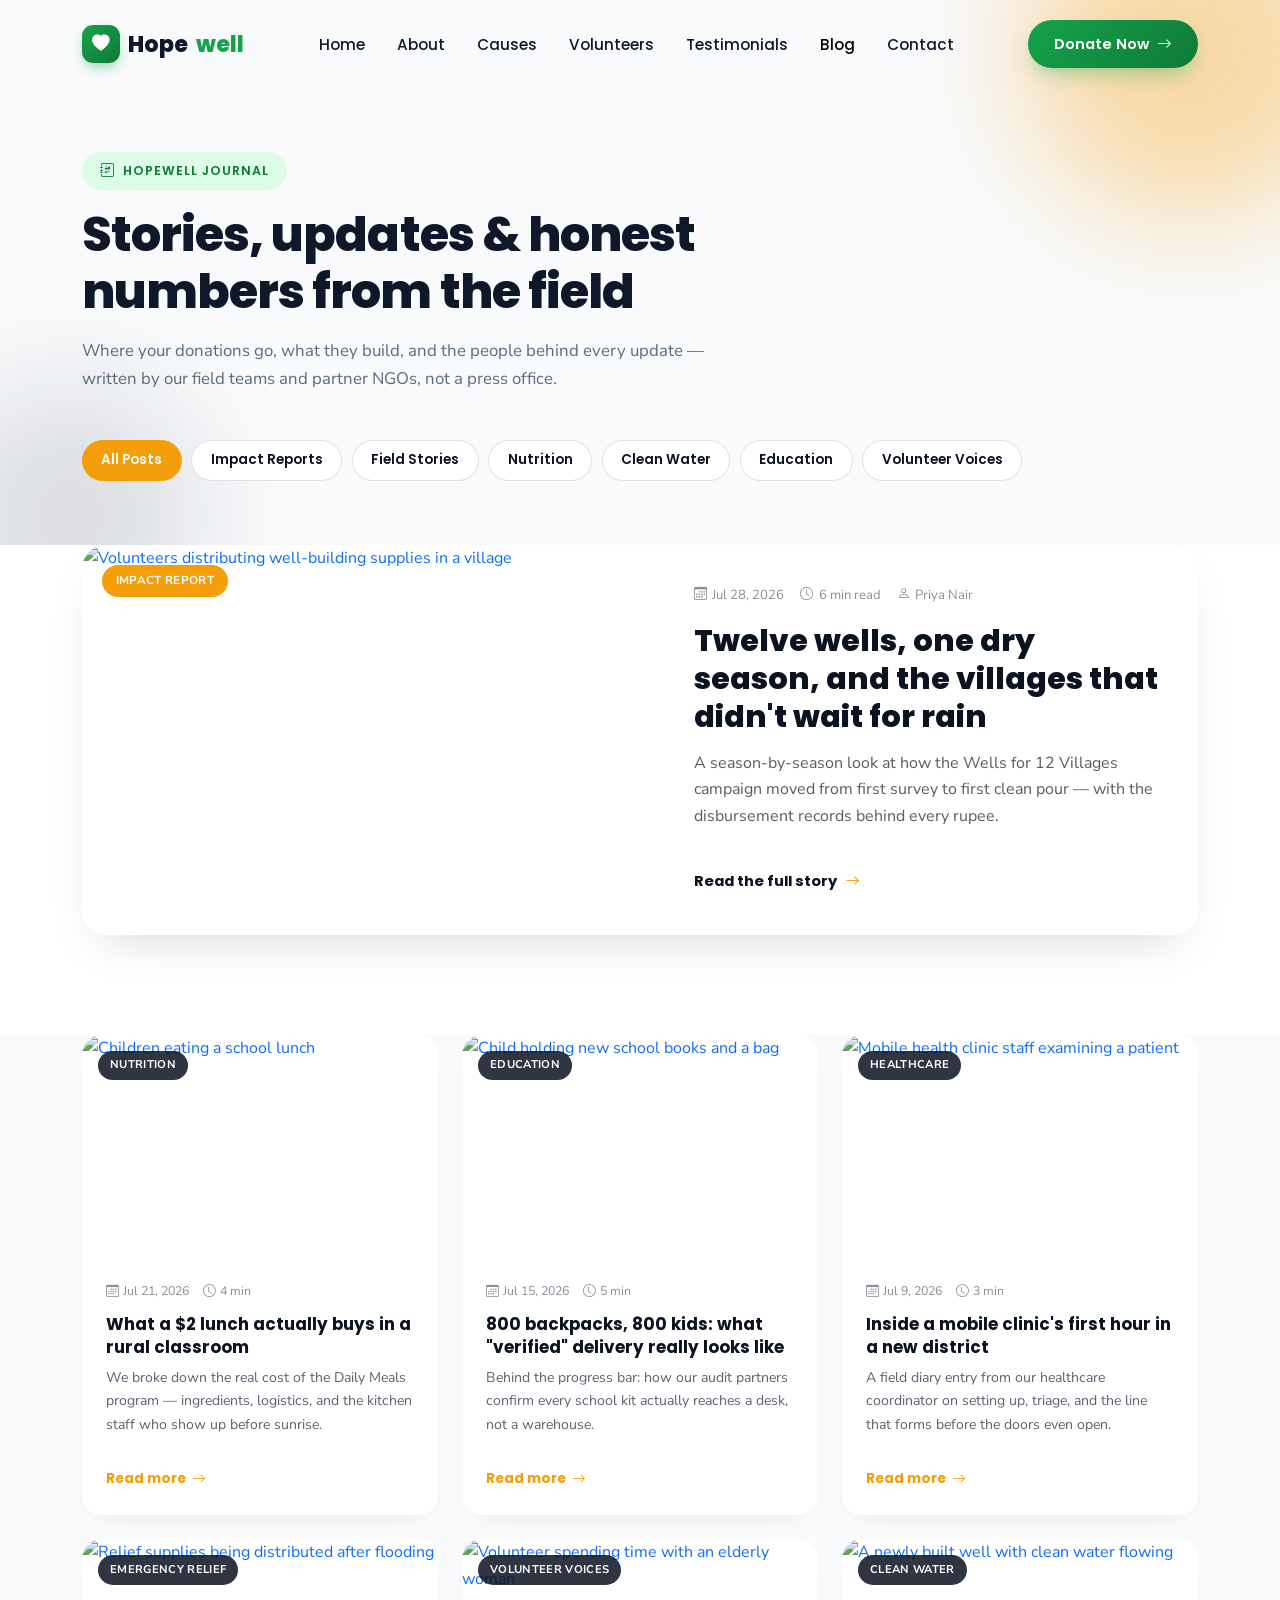
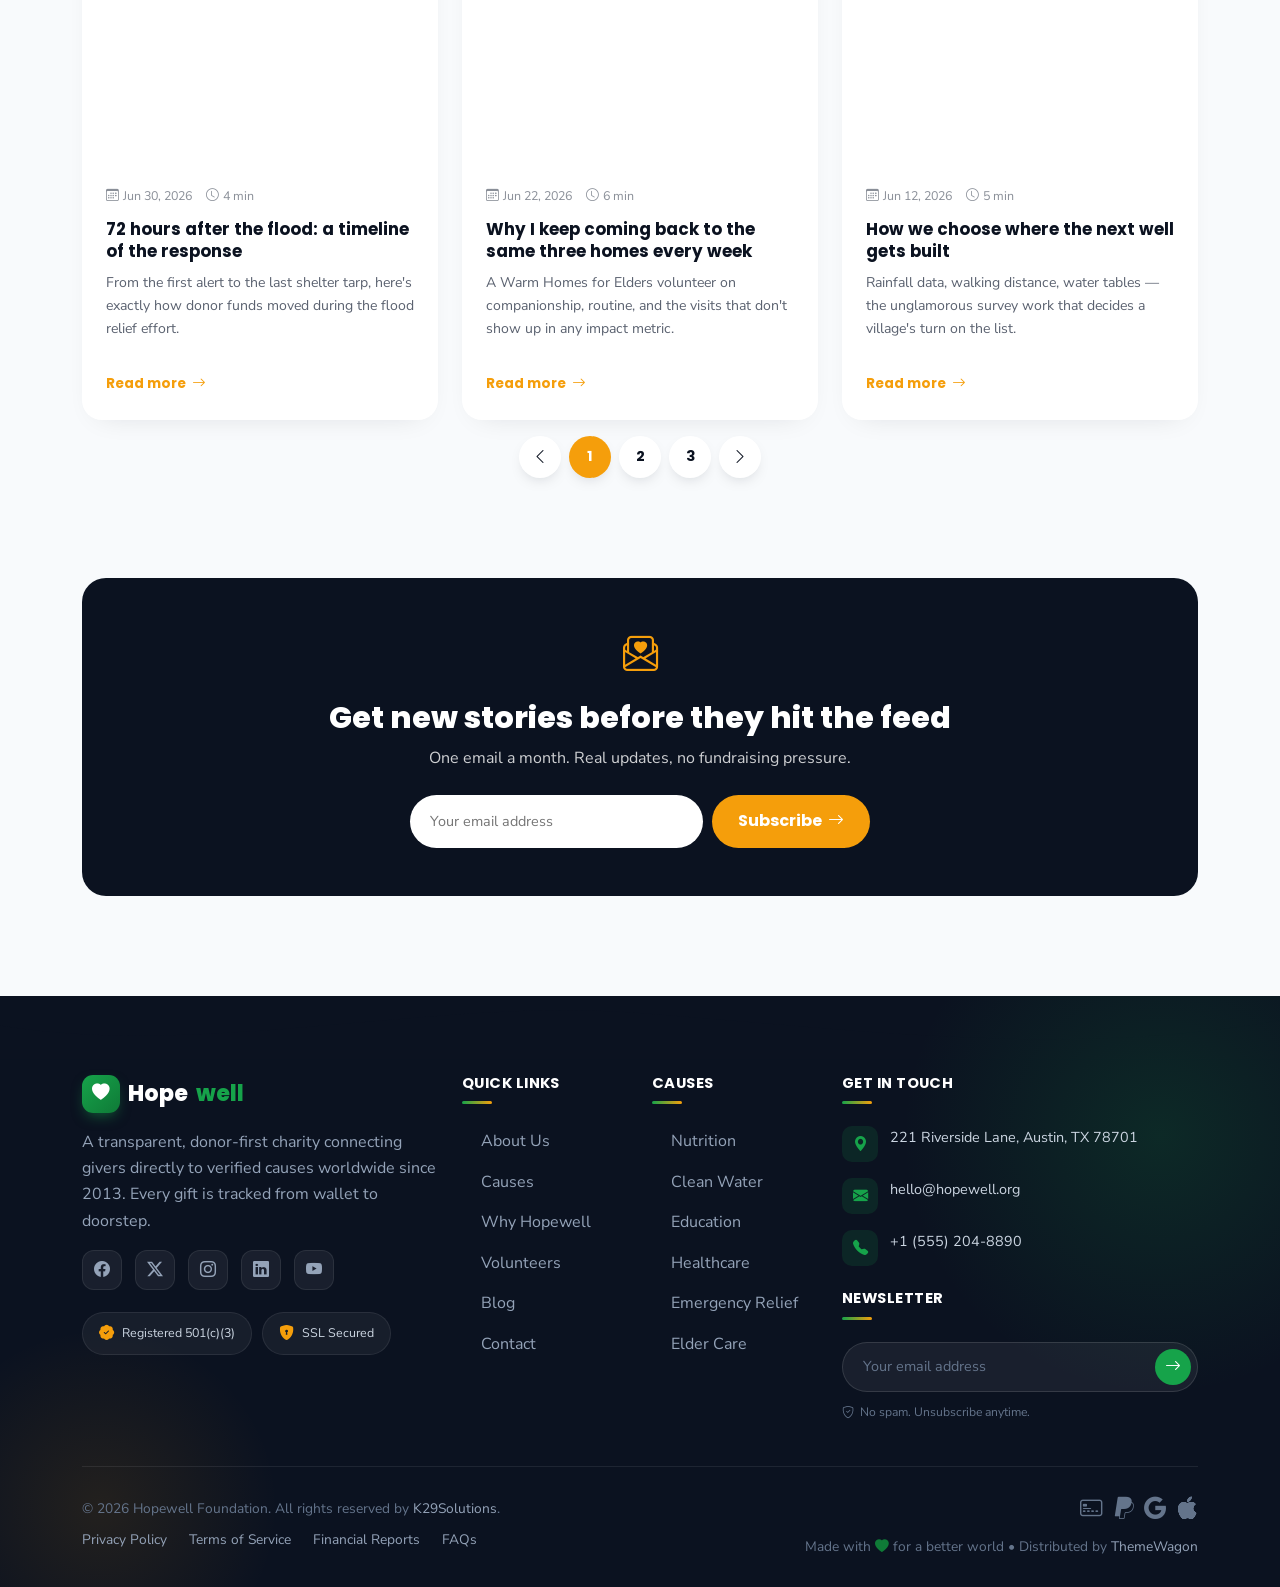
==== blog.html @ b459a796 "Add files via upload" ====
<!DOCTYPE html>
<html lang="en">
<head>
<meta charset="UTF-8">
<meta name="viewport" content="width=device-width, initial-scale=1.0">
<title>Blog &mdash; Hopewell | Stories, Updates &amp; Impact Reports</title>
<meta name="description" content="Field notes, impact reports, and stories from the causes Hopewell supports around the world.">

<!-- Google Fonts -->
<link rel="preconnect" href="https://fonts.googleapis.com">
<link rel="preconnect" href="https://fonts.gstatic.com" crossorigin>
<link href="https://fonts.googleapis.com/css2?family=Poppins:wght@400;500;600;700;800&family=Nunito+Sans:wght@400;500;600;700&display=swap" rel="stylesheet">

<!-- Bootstrap -->
<link href="assets/bootstrap.min.css" rel="stylesheet">
<!-- Bootstrap Icons -->
<link rel="stylesheet" href="https://cdn.jsdelivr.net/npm/bootstrap-icons@1.11.3/font/bootstrap-icons.css">
<!-- AOS -->
<link href="https://unpkg.com/aos@2.3.1/dist/aos.css" rel="stylesheet">
<link href="assets/style.css" rel="stylesheet" />
<link rel="icon" type="image/x-icon" href="assets/hand-heart.png">
</head>
<body>

<!-- ============================================
     PRELOADER
============================================ -->
<div id="preloader" aria-hidden="true">
  <div class="preload-ring"><i class="bi bi-heart-fill preload-heart"></i></div>
  <div class="preload-text">LOADING HOPE&hellip;</div>
</div>

<!-- ============================================
     NAVBAR
============================================ -->
<nav class="navbar navbar-expand-lg navbar-hw" id="mainNav">
  <div class="container">
    <a class="hw-logo" href="index.html">
      <span class="hw-logo-mark"><i class="bi bi-heart-fill"></i></span>
      Hope<span class="dot">well</span>
    </a>
    <button class="navbar-toggler border-0" type="button" data-bs-toggle="collapse" data-bs-target="#navMenu" aria-label="Toggle navigation">
      <i class="bi bi-list fs-2"></i>
    </button>
    <div class="collapse navbar-collapse" id="navMenu">
      <ul class="navbar-nav nav-hw mx-auto mt-3 mt-lg-0">
        <li class="nav-item"><a class="nav-link" href="index.html#home">Home</a></li>
        <li class="nav-item"><a class="nav-link" href="index.html#about">About</a></li>
        <li class="nav-item"><a class="nav-link" href="index.html#causes">Causes</a></li>
        <li class="nav-item"><a class="nav-link" href="index.html#volunteers">Volunteers</a></li>
        <li class="nav-item"><a class="nav-link" href="index.html#testimonials">Testimonials</a></li>
        <li class="nav-item"><a class="nav-link active" href="blog.html">Blog</a></li>
        <li class="nav-item"><a class="nav-link" href="index.html#contact">Contact</a></li>
      </ul>
      <a href="index.html#causes" class="btn-hw-primary d-none d-lg-inline-flex">Donate Now <i class="bi bi-arrow-right"></i></a>
    </div>
  </div>
</nav>

<!-- ============================================
     BLOG HERO / PAGE HEADER
============================================ -->
<header class="blog-hero">
  <span class="blob blob-a"></span>
  <span class="blob blob-b"></span>
  <div class="container">
    <div class="row">
      <div class="col-lg-8" data-aos="fade-up">
        <span class="eyebrow"><i class="bi bi-journal-richtext"></i> Hopewell Journal</span>
        <h1 class="section-title mt-3" style="font-size:clamp(2rem,4vw,3rem);">Stories, updates &amp; honest numbers from the field</h1>
        <p class="section-sub mt-3">Where your donations go, what they build, and the people behind every update &mdash; written by our field teams and partner NGOs, not a press office.</p>
      </div>
    </div>
    <div class="blog-filter" data-aos="fade-up" data-aos-delay="100">
      <button type="button" class="active">All Posts</button>
      <button type="button">Impact Reports</button>
      <button type="button">Field Stories</button>
      <button type="button">Nutrition</button>
      <button type="button">Clean Water</button>
      <button type="button">Education</button>
      <button type="button">Volunteer Voices</button>
    </div>
  </div>
</header>

<!-- ============================================
     FEATURED POST
============================================ -->
<section class="section-pad bg-white pt-0">
  <div class="container">
    <a href="#" class="text-decoration-none d-block" data-aos="fade-up">
      <div class="featured-post">
        <div class="fp-img">
          <img src="https://images.unsplash.com/photo-1509099836639-18ba1795216d?w=900&h=700&fit=crop&auto=format" alt="Volunteers distributing well-building supplies in a village">
          <span class="fp-tag">Impact Report</span>
        </div>
        <div class="fp-body">
          <div class="fp-meta">
            <span><i class="bi bi-calendar3"></i> Jul 28, 2026</span>
            <span><i class="bi bi-clock"></i> 6 min read</span>
            <span><i class="bi bi-person"></i> Priya Nair</span>
          </div>
          <h2>Twelve wells, one dry season, and the villages that didn't wait for rain</h2>
          <p class="text-muted">A season-by-season look at how the Wells for 12 Villages campaign moved from first survey to first clean pour &mdash; with the disbursement records behind every rupee.</p>
          <a href="post.html"><span class="fp-link">Read the full story <i class="bi bi-arrow-right"></i></span></a>
        </div>
      </div>
    </a>
  </div>
</section>

<!-- ============================================
     BLOG GRID
============================================ -->
<section class="section-pad pt-0" id="posts">
  <div class="container">
    <div class="row g-4">

      <div class="col-md-6 col-lg-4" data-aos="fade-up">
        <a href="#" class="text-decoration-none">
          <div class="blog-card">
            <div class="bc-img">
              <img src="https://images.unsplash.com/photo-1488521787991-ed7bbaae773c?w=600&h=420&fit=crop&auto=format" alt="Children eating a school lunch">
              <span class="bc-tag">Nutrition</span>
            </div>
            <div class="bc-body">
              <div class="bc-meta"><span><i class="bi bi-calendar3"></i> Jul 21, 2026</span><span><i class="bi bi-clock"></i> 4 min</span></div>
              <h5>What a $2 lunch actually buys in a rural classroom</h5>
              <p>We broke down the real cost of the Daily Meals program &mdash; ingredients, logistics, and the kitchen staff who show up before sunrise.</p>
              <a href="post.html"><span class="bc-link">Read more <i class="bi bi-arrow-right"></i></span></a>
            </div>
          </div>
        </a>
      </div>

      <div class="col-md-6 col-lg-4" data-aos="fade-up" data-aos-delay="100">
        <a href="#" class="text-decoration-none">
          <div class="blog-card">
            <div class="bc-img">
              <img src="https://images.unsplash.com/photo-1503676260728-1c00da094a0b?w=600&h=420&fit=crop&auto=format" alt="Child holding new school books and a bag">
              <span class="bc-tag">Education</span>
            </div>
            <div class="bc-body">
              <div class="bc-meta"><span><i class="bi bi-calendar3"></i> Jul 15, 2026</span><span><i class="bi bi-clock"></i> 5 min</span></div>
              <h5>800 backpacks, 800 kids: what "verified" delivery really looks like</h5>
              <p>Behind the progress bar: how our audit partners confirm every school kit actually reaches a desk, not a warehouse.</p>
              <a href="post.html"><span class="bc-link">Read more <i class="bi bi-arrow-right"></i></span></a>
            </div>
          </div>
        </a>
      </div>

      <div class="col-md-6 col-lg-4" data-aos="fade-up" data-aos-delay="200">
        <a href="#" class="text-decoration-none">
          <div class="blog-card">
            <div class="bc-img">
              <img src="https://images.unsplash.com/photo-1584515933487-779824d29309?w=600&h=420&fit=crop&auto=format" alt="Mobile health clinic staff examining a patient">
              <span class="bc-tag">Healthcare</span>
            </div>
            <div class="bc-body">
              <div class="bc-meta"><span><i class="bi bi-calendar3"></i> Jul 9, 2026</span><span><i class="bi bi-clock"></i> 3 min</span></div>
              <h5>Inside a mobile clinic's first hour in a new district</h5>
              <p>A field diary entry from our healthcare coordinator on setting up, triage, and the line that forms before the doors even open.</p>
              <a href="post.html"><span class="bc-link">Read more <i class="bi bi-arrow-right"></i></span></a>
            </div>
          </div>
        </a>
      </div>

      <div class="col-md-6 col-lg-4" data-aos="fade-up">
        <a href="#" class="text-decoration-none">
          <div class="blog-card">
            <div class="bc-img">
              <img src="https://images.unsplash.com/photo-1618477388954-7852f32655ec?w=600&h=420&fit=crop&auto=format" alt="Relief supplies being distributed after flooding">
              <span class="bc-tag">Emergency Relief</span>
            </div>
            <div class="bc-body">
              <div class="bc-meta"><span><i class="bi bi-calendar3"></i> Jun 30, 2026</span><span><i class="bi bi-clock"></i> 4 min</span></div>
              <h5>72 hours after the flood: a timeline of the response</h5>
              <p>From the first alert to the last shelter tarp, here's exactly how donor funds moved during the flood relief effort.</p>
              <a href="post.html"><span class="bc-link">Read more <i class="bi bi-arrow-right"></i></span></a>
            </div>
          </div>
        </a>
      </div>

      <div class="col-md-6 col-lg-4" data-aos="fade-up" data-aos-delay="100">
        <a href="#" class="text-decoration-none">
          <div class="blog-card">
            <div class="bc-img">
              <img src="https://images.unsplash.com/photo-1594708767771-a7502209ff51?w=600&h=420&fit=crop&auto=format" alt="Volunteer spending time with an elderly woman">
              <span class="bc-tag">Volunteer Voices</span>
            </div>
            <div class="bc-body">
              <div class="bc-meta"><span><i class="bi bi-calendar3"></i> Jun 22, 2026</span><span><i class="bi bi-clock"></i> 6 min</span></div>
              <h5>Why I keep coming back to the same three homes every week</h5>
              <p>A Warm Homes for Elders volunteer on companionship, routine, and the visits that don't show up in any impact metric.</p>
              <a href="post.html"><span class="bc-link">Read more <i class="bi bi-arrow-right"></i></span></a>
            </div>
          </div>
        </a>
      </div>

      <div class="col-md-6 col-lg-4" data-aos="fade-up" data-aos-delay="200">
        <a href="#" class="text-decoration-none">
          <div class="blog-card">
            <div class="bc-img">
              <img src="https://images.unsplash.com/photo-1541692641319-981cc79ee10a?w=600&h=420&fit=crop&auto=format" alt="A newly built well with clean water flowing">
              <span class="bc-tag">Clean Water</span>
            </div>
            <div class="bc-body">
              <div class="bc-meta"><span><i class="bi bi-calendar3"></i> Jun 12, 2026</span><span><i class="bi bi-clock"></i> 5 min</span></div>
              <h5>How we choose where the next well gets built</h5>
              <p>Rainfall data, walking distance, water tables &mdash; the unglamorous survey work that decides a village's turn on the list.</p>
              <a href="post.html"><span class="bc-link">Read more <i class="bi bi-arrow-right"></i></span></a>
            </div>
          </div>
        </a>
      </div>

    </div>

    <div class="pagination-hw" data-aos="fade-up">
      <a href="#" aria-label="Previous page"><i class="bi bi-chevron-left"></i></a>
      <a href="#" class="active">1</a>
      <a href="#">2</a>
      <a href="#">3</a>
      <a href="#" aria-label="Next page"><i class="bi bi-chevron-right"></i></a>
    </div>
  </div>
</section>

<!-- ============================================
     NEWSLETTER CTA
============================================ -->
<section class="section-pad pt-0">
  <div class="container">
    <div class="blog-newsletter" data-aos="zoom-in">
      <i class="bi bi-envelope-paper-heart" style="font-size:2.2rem;color:#F59E0B;"></i>
      <h2 class="mt-3 mb-0" style="font-family:'Poppins',sans-serif;font-weight:800;font-size:clamp(1.4rem,2.6vw,1.9rem);">Get new stories before they hit the feed</h2>
      <p class="mt-2 mb-0" style="opacity:.8;">One email a month. Real updates, no fundraising pressure.</p>
      <form class="nl-form" onsubmit="return false;">
        <input type="email" placeholder="Your email address" aria-label="Email for blog newsletter" required>
        <button type="submit">Subscribe <i class="bi bi-arrow-right"></i></button>
      </form>
    </div>
  </div>
</section>

<!-- ============================================
     FOOTER
============================================ -->
<footer class="footer-hw">
  <svg class="footer-wave" viewBox="0 0 1440 70" preserveAspectRatio="none" xmlns="http://www.w3.org/2000/svg" aria-hidden="true">
    <path fill="#0B1220" d="M0,32 C240,70 480,0 720,18 C960,36 1200,70 1440,26 L1440,70 L0,70 Z"></path>
  </svg>
  <span class="footer-glow"></span>
  <span class="footer-glow-2"></span>
  <div class="container footer-top">
    <div class="row g-4">
      <div class="col-lg-4 col-md-6">
        <a class="hw-logo text-white" href="index.html">
          <span class="hw-logo-mark"><i class="bi bi-heart-fill"></i></span>
          Hope<span class="dot" style="color:var(--clr-primary);">well</span>
        </a>
        <p class="mt-3">A transparent, donor-first charity connecting givers directly to verified causes worldwide since 2013. Every gift is tracked from wallet to doorstep.</p>
        <div class="footer-social mt-3">
          <a href="#" aria-label="Facebook"><i class="bi bi-facebook"></i></a>
          <a href="#" aria-label="Twitter / X"><i class="bi bi-twitter-x"></i></a>
          <a href="#" aria-label="Instagram"><i class="bi bi-instagram"></i></a>
          <a href="#" aria-label="LinkedIn"><i class="bi bi-linkedin"></i></a>
          <a href="#" aria-label="YouTube"><i class="bi bi-youtube"></i></a>
        </div>
        <div class="footer-badges">
          <span class="footer-badge"><i class="bi bi-patch-check-fill"></i> Registered 501(c)(3)</span>
          <span class="footer-badge"><i class="bi bi-shield-lock-fill"></i> SSL Secured</span>
        </div>
      </div>

      <div class="col-6 col-md-3 col-lg-2">
        <h6>Quick Links</h6>
        <ul>
          <li><a class="footer-link" href="index.html#about"><i class="bi bi-caret-right-fill"></i>About Us</a></li>
          <li><a class="footer-link" href="index.html#causes"><i class="bi bi-caret-right-fill"></i>Causes</a></li>
          <li><a class="footer-link" href="index.html#why"><i class="bi bi-caret-right-fill"></i>Why Hopewell</a></li>
          <li><a class="footer-link" href="index.html#volunteers"><i class="bi bi-caret-right-fill"></i>Volunteers</a></li>
          <li><a class="footer-link" href="blog.html"><i class="bi bi-caret-right-fill"></i>Blog</a></li>
          <li><a class="footer-link" href="index.html#contact"><i class="bi bi-caret-right-fill"></i>Contact</a></li>
        </ul>
      </div>

      <div class="col-6 col-md-3 col-lg-2">
        <h6>Causes</h6>
        <ul>
          <li><a class="footer-link" href="index.html#causes"><i class="bi bi-caret-right-fill"></i>Nutrition</a></li>
          <li><a class="footer-link" href="index.html#causes"><i class="bi bi-caret-right-fill"></i>Clean Water</a></li>
          <li><a class="footer-link" href="index.html#causes"><i class="bi bi-caret-right-fill"></i>Education</a></li>
          <li><a class="footer-link" href="index.html#causes"><i class="bi bi-caret-right-fill"></i>Healthcare</a></li>
          <li><a class="footer-link" href="index.html#causes"><i class="bi bi-caret-right-fill"></i>Emergency Relief</a></li>
          <li><a class="footer-link" href="index.html#causes"><i class="bi bi-caret-right-fill"></i>Elder Care</a></li>
        </ul>
      </div>

      <div class="col-md-6 col-lg-4">
        <h6>Get In Touch</h6>
        <div class="footer-contact-item">
          <span class="ic"><i class="bi bi-geo-alt-fill"></i></span>
          <span>221 Riverside Lane, Austin, TX 78701</span>
        </div>
        <div class="footer-contact-item">
          <span class="ic"><i class="bi bi-envelope-fill"></i></span>
          <span>hello@hopewell.org</span>
        </div>
        <div class="footer-contact-item">
          <span class="ic"><i class="bi bi-telephone-fill"></i></span>
          <span>+1 (555) 204-8890</span>
        </div>
        <h6 class="mt-4">Newsletter</h6>
        <div class="newsletter-input">
          <input type="email" placeholder="Your email address" aria-label="Email for newsletter">
          <button type="button" aria-label="Subscribe"><i class="bi bi-arrow-right"></i></button>
        </div>
        <div class="newsletter-note"><i class="bi bi-shield-check"></i> No spam. Unsubscribe anytime.</div>
      </div>
    </div>

    <div class="footer-divider"></div>
    <div class="footer-bottom d-flex flex-wrap justify-content-between align-items-center gap-3">
      <div>
        <div>&copy; 2026 Hopewell Foundation. All rights reserved by <a href="https://www.templatemonster.com/authors/k29solutions/" target="_blank" rel="noopener noreferrer">K29Solutions</a>.</div>
        <div class="footer-bottom-links mt-2">
          <a href="privacy-policy.html">Privacy Policy</a>
          <a href="terms-of-service.html">Terms of Service</a>
          <a href="financial-reports.html">Financial Reports</a>
          <a href="faq.html">FAQs</a>
        </div>
      </div>
      <div class="text-md-end">
        <div class="footer-payments justify-content-md-end mb-2">
          <i class="bi bi-credit-card-2-front" title="Cards accepted"></i>
          <i class="bi bi-paypal" title="PayPal accepted"></i>
          <i class="bi bi-google" title="Google Pay accepted"></i>
          <i class="bi bi-apple" title="Apple Pay accepted"></i>
        </div>
        <div>Made with <i class="bi bi-heart-fill text-primary-hw"></i> for a better world &bull; Distributed by <a href="https://www.themewagon.com" target="_blank" rel="noopener noreferrer">ThemeWagon</a></div>
      </div>
    </div>
  </div>
</footer>

<!-- ============================================
     MOBILE STICKY DONATE BAR
============================================ -->
<div class="mobile-donate-bar">
  <a href="index.html#causes" class="btn-hw-primary">Donate Now <i class="bi bi-heart-fill"></i></a>
</div>

<!-- ============================================
     SCROLL TO TOP
============================================ -->
<div id="scrollTop" role="button" aria-label="Scroll to top" tabindex="0">
  <svg viewBox="0 0 52 52"><circle cx="26" cy="26" r="23"></circle><circle class="progress" cx="26" cy="26" r="23"></circle></svg>
  <i class="bi bi-arrow-up"></i>
</div>

<!-- Bootstrap Bundle -->
<script src="assets/bootstrap.bundle.min.js"></script>
<!-- AOS -->
<script src="https://unpkg.com/aos@2.3.1/dist/aos.js"></script>
<script src="assets/script.js"></script>
<script>
  // Simple category filter (client-side, non-destructive placeholder behavior)
  document.querySelectorAll('.blog-filter button').forEach(btn => {
    btn.addEventListener('click', () => {
      document.querySelectorAll('.blog-filter button').forEach(b => b.classList.remove('active'));
      btn.classList.add('active');
    });
  });
</script>

</body>
</html>
---- assets/style.css ----
.btn-hw-primary i,
.nav-hw .nav-link::after {
  transition: transform 0.3s var(--ease);
}
.about-collage .img-b,
.cause-card,
.cause-img,
.cause-progress-track,
.cta-banner,
.hero,
.hero-media-frame,
.stats-band,
.testi-section,
.vol-card,
.vol-img,
.why-card {
  overflow: hidden;
}
.allocation-ring-label,
.blog-newsletter,
.cta-banner,
.faq-cta,
.faq-empty,
.hiw-step,
.post-stat-band,
.stat-item {
  text-align: center;
}
.post-breadcrumb a,
.post-tags a,
a {
  text-decoration: none;
}
.pagination-hw a,
.post-share a {
  box-shadow: 0 6px 16px -8px rgba(11, 18, 32, 0.25);
}
.blog-card .bc-tag,
.featured-post .fp-tag,
.footer-hw h6 {
  letter-spacing: 0.03em;
  text-transform: uppercase;
}
.blog-card .bc-tag,
.eyebrow,
.featured-post .fp-tag,
.footer-hw h6,
.policy-toc h6 {
  text-transform: uppercase;
}
:root {
  --clr-primary: #16a34a;
  --clr-primary-dark: #0f7a37;
  --clr-primary-light: #dcfce7;
  --clr-secondary: #f59e0b;
  --clr-secondary-light: #fef3c7;
  --clr-accent: #ef4444;
  --clr-bg: #f8fafc;
  --clr-surface: #ffffff;
  --clr-text: #0f172a;
  --clr-text-muted: #5b6b7c;
  --radius: 20px;
  --radius-sm: 12px;
  --radius-pill: 999px;
  --shadow-soft: 0 10px 30px -10px rgba(15, 23, 42, 0.12);
  --shadow-lift: 0 20px 45px -12px rgba(22, 163, 74, 0.35);
  --font-display: "Poppins", sans-serif;
  --font-body: "Nunito Sans", sans-serif;
  --ease: cubic-bezier(0.22, 1, 0.36, 1);
}
* {
  box-sizing: border-box;
}
html {
  scroll-behavior: smooth;
}
body {
  font-family: var(--font-body);
  color: var(--clr-text);
  background: var(--clr-bg);
  overflow-x: hidden;
  line-height: 1.65;
}
.eyebrow,
.font-display,
.hw-logo,
.preload-text,
h1,
h2,
h3,
h4,
h5 {
  font-family: var(--font-display);
}
img {
  max-width: 100%;
  display: block;
}
::selection {
  background: var(--clr-primary-light);
  color: var(--clr-primary-dark);
}
@media (prefers-reduced-motion: reduce) {
  * {
    animation-duration: NaNs !important;
    animation-iteration-count: 1 !important;
    transition-duration: NaNs !important;
    scroll-behavior: auto !important;
  }
}
.eyebrow {
  display: inline-flex;
  align-items: center;
  gap: 8px;
  font-weight: 600;
  font-size: 0.78rem;
  letter-spacing: 0.08em;
  color: var(--clr-primary-dark);
  background: var(--clr-primary-light);
  padding: 7px 18px;
  border-radius: var(--radius-pill);
}
.eyebrow i {
  font-size: 0.9rem;
}
.section-title {
  font-weight: 800;
  letter-spacing: -0.02em;
}
.section-sub {
  color: var(--clr-text-muted);
  font-size: 1.05rem;
  max-width: 620px;
}
.section-pad {
  padding: 100px 0;
}
#preloader {
  position: fixed;
  inset: 0;
  z-index: 9999;
  background: linear-gradient(160deg, #0f7a37, #16a34a 55%, #22c55e);
  display: flex;
  flex-direction: column;
  align-items: center;
  justify-content: center;
  gap: 22px;
  transition: opacity 0.6s var(--ease), visibility 0.6s var(--ease);
}
#preloader.hide {
  opacity: 0;
  visibility: hidden;
  pointer-events: none;
}
.preload-ring {
  position: relative;
  width: 96px;
  height: 96px;
  display: flex;
  align-items: center;
  justify-content: center;
}
.hw-logo,
.hw-logo-mark {
  display: flex;
  align-items: center;
}
.preload-ring::before {
  content: "";
  position: absolute;
  inset: 0;
  border-radius: 50%;
  border: 4px solid rgba(255, 255, 255, 0.25);
  border-top-color: #fff;
  animation: 1s linear infinite spin;
}
.preload-heart {
  font-size: 2.1rem;
  color: #fff;
  animation: 1.1s ease-in-out infinite pulse-beat;
}
@keyframes spin {
  to {
    transform: rotate(360deg);
  }
}
@keyframes pulse-beat {
  0%,
  100% {
    transform: scale(1);
  }
  50% {
    transform: scale(1.22);
  }
}
.preload-text {
  color: #fff;
  font-weight: 600;
  letter-spacing: 0.05em;
  font-size: 0.9rem;
  opacity: 0.9;
}
.navbar-hw {
  position: fixed;
  top: 0;
  left: 0;
  right: 0;
  z-index: 1000;
  padding: 20px 0;
  transition: all 0.4s var(--ease);
  background: 0 0;
}
.navbar-hw.scrolled {
  background: rgba(255, 255, 255, 0.85);
  backdrop-filter: blur(14px);
  padding: 12px 0;
  box-shadow: 0 4px 24px -8px rgba(15, 23, 42, 0.08);
}
.btn-hw-primary,
.float-card-1 .fc-icon,
.hw-logo-mark {
  background: linear-gradient(
    135deg,
    var(--clr-primary),
    var(--clr-primary-dark)
  );
}
.hw-logo {
  font-weight: 800;
  font-size: 1.4rem;
  color: var(--clr-text);
  gap: 8px;
}
.footer-bottom a:hover,
.footer-hw a:hover,
.hw-logo .dot {
  color: var(--clr-primary);
}
.hw-logo-mark {
  width: 38px;
  height: 38px;
  border-radius: 11px;
  justify-content: center;
  color: #fff;
  font-size: 1.1rem;
  box-shadow: 0 6px 14px -4px rgba(22, 163, 74, 0.55);
}
.btn-hw-outline,
.btn-hw-primary {
  font-weight: 600;
  font-size: 0.92rem;
  padding: 12px 26px;
  display: inline-flex;
  align-items: center;
  gap: 8px;
  font-family: var(--font-display);
}
.nav-hw .nav-link {
  font-family: var(--font-display);
  font-weight: 500;
  font-size: 0.95rem;
  color: var(--clr-text);
  padding: 8px 16px !important;
  position: relative;
}
.nav-hw .nav-link::after {
  content: "";
  position: absolute;
  left: 16px;
  right: 16px;
  bottom: 2px;
  height: 2px;
  background: var(--clr-primary);
  transform: scaleX(0);
  transform-origin: left;
}
#scrollTop.show,
.vol-card:hover .vol-social {
  opacity: 1;
  transform: translateY(0);
}
.nav-hw .nav-link:hover::after {
  transform: scaleX(1);
}
.btn-hw-primary {
  color: #fff;
  border: none;
  border-radius: var(--radius-pill);
  box-shadow: 0 10px 22px -8px rgba(22, 163, 74, 0.5);
  transition: transform 0.3s var(--ease), box-shadow 0.3s var(--ease);
}
.btn-hw-primary:hover {
  transform: translateY(-4px);
  box-shadow: 0 16px 30px -8px rgba(22, 163, 74, 0.6);
  color: #fff;
}
.about-badge,
.about-collage .img-a,
.cause-card,
.float-card,
.hero-media-frame,
.why-card {
  box-shadow: var(--shadow-soft);
}
.blog-card:hover .bc-link i,
.btn-hw-primary:hover i,
.featured-post:hover .fp-link i {
  transform: translateX(4px);
}
.btn-hw-outline {
  color: var(--clr-text);
  background: #fff;
  border: 1.5px solid #e2e8f0;
  border-radius: var(--radius-pill);
  transition: all 0.3s var(--ease);
}
.blob,
.hero-glow {
  border-radius: 50%;
}
.btn-hw-outline:hover {
  border-color: var(--clr-primary);
  color: var(--clr-primary-dark);
  transform: translateY(-4px);
}
.hero {
  position: relative;
  padding: 170px 0 130px;
  background: radial-gradient(circle at 18% 20%, #effdf4 0, var(--clr-bg) 55%);
}
.blob,
.hero-glow {
  position: absolute;
}
.hero-glow {
  width: 520px;
  height: 520px;
  background: radial-gradient(circle, rgba(22, 163, 74, 0.18), transparent 70%);
  top: -160px;
  right: -140px;
  pointer-events: none;
  filter: blur(10px);
}
.blob {
  filter: blur(2px);
  opacity: 0.55;
  animation: 9s ease-in-out infinite float;
}
.about-collage,
.audit-strip .content,
.faq-cta .content,
.hero-media,
.hero-media-frame,
.hiw-wrap {
  position: relative;
}
.blob-1 {
  width: 70px;
  height: 70px;
  background: var(--clr-secondary-light);
  top: 14%;
  left: 6%;
  animation-delay: 0s;
}
.blob-2 {
  width: 38px;
  height: 38px;
  background: var(--clr-primary-light);
  bottom: 20%;
  left: 14%;
  animation-delay: 1.5s;
}
.blob-3 {
  width: 24px;
  height: 24px;
  background: #fee2e2;
  top: 60%;
  right: 8%;
  animation-delay: 0.7s;
}
@keyframes float {
  0%,
  100% {
    transform: translateY(0) translateX(0);
  }
  50% {
    transform: translateY(-24px) translateX(10px);
  }
}
.hero-title {
  font-size: clamp(2.4rem, 4.6vw, 3.7rem);
  font-weight: 800;
  line-height: 1.08;
  letter-spacing: -0.02em;
}
.hero-title .accent-underline {
  position: relative;
  display: inline-block;
  color: var(--clr-primary-dark);
}
.hero-title .accent-underline svg {
  position: absolute;
  left: 0;
  bottom: -6px;
  width: 100%;
  height: 14px;
}
.hero-lead {
  font-size: 1.12rem;
  color: var(--clr-text-muted);
  max-width: 520px;
}
.hero-media-frame {
  border-radius: 32px;
  aspect-ratio: 4/4.6;
}
.hero-media-frame img {
  width: 100%;
  height: 100%;
  object-fit: cover;
}
.float-card {
  position: absolute;
  background: rgba(255, 255, 255, 0.85);
  backdrop-filter: blur(16px);
  border: 1px solid rgba(255, 255, 255, 0.6);
  border-radius: 18px;
  padding: 14px 18px;
  display: flex;
  align-items: center;
  gap: 12px;
  animation: 6s ease-in-out infinite drift;
}
.cause-tag,
.vol-social a {
  backdrop-filter: blur(6px);
}
.float-card .fc-icon {
  width: 42px;
  height: 42px;
  border-radius: 12px;
  display: flex;
  align-items: center;
  justify-content: center;
  font-size: 1.2rem;
  color: #fff;
  flex-shrink: 0;
}
.about-badge,
.hero-avatars {
  display: flex;
  align-items: center;
}
.float-card-1 {
  top: 8%;
  left: -8%;
  animation-delay: 0s;
}
.float-card-2 {
  bottom: 10%;
  right: -10%;
  animation-delay: 1s;
}
.fin-stat-card:nth-child(2) .fin-stat-ic,
.float-card-2 .fc-icon {
  background: linear-gradient(135deg, var(--clr-secondary), #d97706);
}
.float-card .fc-val {
  font-family: var(--font-display);
  font-weight: 700;
  font-size: 1.05rem;
  line-height: 1.1;
}
.float-card .fc-label {
  font-size: 0.76rem;
  color: var(--clr-text-muted);
}
@keyframes drift {
  0%,
  100% {
    transform: translateY(0);
  }
  50% {
    transform: translateY(-14px);
  }
}
.hero-avatars {
  gap: 10px;
}
.hero-avatars img {
  width: 38px;
  height: 38px;
  border-radius: 50%;
  border: 2.5px solid #fff;
  object-fit: cover;
  margin-left: -14px;
}
.hero-avatars img:first-child {
  margin-left: 0;
}
.stats-band {
  background: linear-gradient(
    135deg,
    var(--clr-primary-dark),
    var(--clr-primary) 60%,
    #22c55e
  );
  border-radius: 32px;
  position: relative;
}
.audit-strip::after,
.faq-cta::after,
.stats-band::after {
  content: "";
  position: absolute;
  inset: 0;
  background: url("data:image/svg+xml,%3Csvg xmlns='http://www.w3.org/2000/svg' width='60' height='60'%3E%3Ccircle cx='2' cy='2' r='1.4' fill='white' fill-opacity='0.12'/%3E%3C/svg%3E");
}
.stat-item {
  position: relative;
  color: #fff;
  padding: 44px 12px;
}
.stat-num {
  font-family: var(--font-display);
  font-weight: 800;
  font-size: clamp(2rem, 3.4vw, 2.7rem);
}
.stat-label {
  font-size: 0.92rem;
  opacity: 0.88;
  font-weight: 500;
}
.cause-donate,
.cause-tag {
  font-weight: 600;
  color: var(--clr-primary-dark);
  font-family: var(--font-display);
}
.stat-item + .stat-item {
  border-left: 1px solid rgba(255, 255, 255, 0.22);
}
.about-collage .img-a {
  border-radius: 26px;
  overflow: hidden;
}
.about-collage .img-b {
  position: absolute;
  width: 46%;
  bottom: -8%;
  right: -8%;
  border-radius: 20px;
  border: 6px solid var(--clr-bg);
  box-shadow: 0 20px 40px -14px rgba(15, 23, 42, 0.25);
}
.about-badge {
  position: absolute;
  top: -6%;
  left: -8%;
  background: #fff;
  border-radius: 18px;
  padding: 16px 20px;
  gap: 12px;
  z-index: 2;
}
.about-badge .ab-ring,
.why-ic {
  display: flex;
  align-items: center;
}
.about-badge .ab-ring {
  width: 52px;
  height: 52px;
  border-radius: 50%;
  background: conic-gradient(var(--clr-secondary) 87%, #f1f5f9 0);
  justify-content: center;
  font-weight: 800;
  font-family: var(--font-display);
  font-size: 0.82rem;
  color: var(--clr-primary-dark);
  position: relative;
}
.about-badge .ab-ring::before {
  content: "";
  position: absolute;
  inset: 5px;
  border-radius: 50%;
  background: #fff;
}
.about-badge .ab-ring span,
.blog-hero .container,
.post-hero .container {
  position: relative;
  z-index: 1;
}
.about-list,
.allocation-legend,
.footer-hw ul {
  list-style: none;
  padding: 0;
  margin: 0;
}
.about-list li {
  display: flex;
  gap: 14px;
  align-items: flex-start;
  padding: 12px 0;
}
.about-list .ic {
  width: 38px;
  height: 38px;
  flex-shrink: 0;
  border-radius: 11px;
  background: var(--clr-primary-light);
  color: var(--clr-primary-dark);
  display: flex;
  align-items: center;
  justify-content: center;
  font-size: 1rem;
}
.cause-card {
  background: var(--clr-surface);
  border-radius: var(--radius);
  height: 100%;
  transition: transform 0.45s var(--ease), box-shadow 0.45s var(--ease);
  transform-style: preserve-3d;
  perspective: 900px;
}
.cause-progress-fill,
.cause-progress-track,
.cause-tag {
  border-radius: var(--radius-pill);
}
.cause-card:hover {
  transform: translateY(-8px);
  box-shadow: 0 26px 50px -16px rgba(15, 23, 42, 0.2);
}
.cause-img {
  position: relative;
  aspect-ratio: 16/11;
}
.cause-img img {
  width: 100%;
  height: 100%;
  object-fit: cover;
  transition: transform 0.6s var(--ease);
}
.cause-card:hover .cause-img img {
  transform: scale(1.08);
}
.cause-tag {
  position: absolute;
  top: 14px;
  left: 14px;
  background: rgba(255, 255, 255, 0.92);
  font-size: 0.74rem;
  padding: 6px 14px;
}
.cause-body {
  padding: 24px;
}
.cause-progress-track {
  height: 9px;
  background: #eef2f6;
  margin: 14px 0 10px;
}
.cause-progress-fill {
  height: 100%;
  background: linear-gradient(90deg, var(--clr-secondary), var(--clr-primary));
  width: 0;
  transition: width 1.4s var(--ease);
}
.cause-meta {
  display: flex;
  justify-content: space-between;
  font-size: 0.86rem;
}
.cause-meta .raised {
  font-family: var(--font-display);
  font-weight: 700;
  color: var(--clr-primary-dark);
}
.breadcrumb-hw a,
.cause-meta .goal {
  color: var(--clr-text-muted);
}
.cause-donate {
  margin-top: 16px;
  width: 100%;
  font-size: 0.9rem;
  background: 0 0;
  border: 1.5px solid var(--clr-primary);
  padding: 10px;
  border-radius: var(--radius-pill);
  transition: all 0.3s var(--ease);
}
.btn-report:hover,
.cause-donate:hover {
  background: var(--clr-primary);
  color: #fff;
}
.why-card {
  background: var(--clr-surface);
  border-radius: var(--radius);
  padding: 32px 26px;
  height: 100%;
  position: relative;
  transition: transform 0.4s var(--ease), box-shadow 0.4s var(--ease);
}
.why-card::before {
  content: "";
  position: absolute;
  inset: 0;
  opacity: 0;
  transition: opacity 0.4s var(--ease);
  background: linear-gradient(160deg, rgba(22, 163, 74, 0.06), transparent 60%);
}
.fin-stat-card:hover,
.why-card:hover {
  transform: translateY(-6px);
  box-shadow: var(--shadow-lift);
}
.why-card:hover::before {
  opacity: 1;
}
.why-ic {
  width: 56px;
  height: 56px;
  border-radius: 16px;
  justify-content: center;
  font-size: 1.4rem;
  color: #fff;
  margin-bottom: 18px;
  background: linear-gradient(
    135deg,
    var(--clr-primary),
    var(--clr-primary-dark)
  );
  box-shadow: 0 10px 20px -8px rgba(22, 163, 74, 0.5);
}
.hiw-num,
.vol-card {
  box-shadow: var(--shadow-soft);
}
.why-card:nth-child(2) .why-ic {
  background: linear-gradient(135deg, var(--clr-secondary), #d97706);
  box-shadow: 0 10px 20px -8px rgba(245, 158, 11, 0.5);
}
.why-card:nth-child(3) .why-ic {
  background: linear-gradient(135deg, var(--clr-accent), #b91c1c);
  box-shadow: 0 10px 20px -8px rgba(239, 68, 68, 0.5);
}
.why-card:nth-child(4) .why-ic {
  background: linear-gradient(135deg, #0ea5e9, #0369a1);
  box-shadow: 0 10px 20px -8px rgba(14, 165, 233, 0.5);
}
.why-card:nth-child(5) .why-ic {
  background: linear-gradient(135deg, var(--clr-primary-dark), #065f35);
}
.hiw-line {
  position: absolute;
  top: 60px;
  left: 60px;
  right: 60px;
  height: 2px;
  background: repeating-linear-gradient(
    90deg,
    #cbd5e1 0 10px,
    transparent 10px 20px
  );
  z-index: 0;
}
.hiw-num,
.hiw-step,
.vol-card,
.vol-img {
  position: relative;
}
#testiCarousel .carousel-indicators {
  bottom: -45px !important;
}
.hiw-step {
  z-index: 1;
}
.hiw-num {
  width: 76px;
  height: 76px;
  border-radius: 50%;
  background: #fff;
  display: flex;
  align-items: center;
  justify-content: center;
  margin: 0 auto 22px;
  font-family: var(--font-display);
  font-weight: 800;
  font-size: 1.5rem;
  color: var(--clr-primary-dark);
  border: 2px solid var(--clr-primary-light);
}
.hiw-num::after {
  content: "";
  position: absolute;
  inset: -6px;
  border-radius: 50%;
  border: 1px dashed rgba(22, 163, 74, 0.35);
}
.vol-card {
  border-radius: var(--radius);
}
.vol-img {
  aspect-ratio: 3/3.6;
}
.vol-img img {
  width: 100%;
  height: 100%;
  object-fit: cover;
  transition: transform 0.5s var(--ease);
}
.blog-card:hover .bc-img img,
.vol-card:hover .vol-img img {
  transform: scale(1.06);
}
.vol-overlay {
  position: absolute;
  inset: 0;
  background: linear-gradient(
    0deg,
    rgba(15, 23, 42, 0.85) 0,
    rgba(15, 23, 42, 0.05) 55%,
    transparent 100%
  );
  display: flex;
  flex-direction: column;
  justify-content: flex-end;
  padding: 22px;
  color: #fff;
}
.btn-cta,
.cta-banner,
.footer-hw,
.map-placeholder,
.testi-section {
  position: relative;
}
.vol-social {
  display: flex;
  gap: 8px;
  margin-top: 12px;
  opacity: 0;
  transform: translateY(10px);
  transition: all 0.4s var(--ease);
}
.vol-social a {
  width: 36px;
  height: 36px;
  border-radius: 50%;
  background: rgba(255, 255, 255, 0.16);
  display: flex;
  align-items: center;
  justify-content: center;
  color: #fff;
  transition: all 0.3s var(--ease);
}
.vol-social a:hover {
  background: var(--clr-primary);
  transform: translateY(-3px);
}
.testi-section {
  background: linear-gradient(180deg, #0f7a37 0, #0c6a30 100%);
  border-radius: 32px;
}
.testi-section::before {
  content: "";
  position: absolute;
  width: 400px;
  height: 400px;
  border-radius: 50%;
  background: radial-gradient(
    circle,
    rgba(255, 255, 255, 0.08),
    transparent 70%
  );
  top: -150px;
  left: -100px;
}
.testi-card {
  background: rgba(255, 255, 255, 0.1);
  backdrop-filter: blur(18px);
  border: 1px solid rgba(255, 255, 255, 0.16);
  border-radius: var(--radius);
  padding: 36px;
  color: #fff;
  height: 100%;
}
.testi-stars {
  color: var(--clr-secondary);
  font-size: 0.95rem;
  letter-spacing: 2px;
  margin-bottom: 14px;
}
.testi-quote {
  font-size: 1.02rem;
  line-height: 1.7;
  opacity: 0.95;
  min-height: 100px;
}
.testi-person {
  display: flex;
  align-items: center;
  gap: 12px;
  margin-top: 22px;
}
.testi-person img {
  width: 50px;
  height: 50px;
  border-radius: 50%;
  object-fit: cover;
  border: 2px solid rgba(255, 255, 255, 0.4);
}
.testi-name {
  font-family: var(--font-display);
  font-weight: 700;
  font-size: 0.95rem;
}
.testi-role {
  font-size: 0.8rem;
  opacity: 0.75;
}
#testiCarousel .carousel-indicators button {
  width: 9px;
  height: 9px;
  border-radius: 50%;
  background: rgba(255, 255, 255, 0.4);
  border: none;
}
#testiCarousel .carousel-indicators button.active {
  background: var(--clr-secondary);
}
.cta-banner {
  border-radius: 32px;
  padding: 70px 40px;
  background: linear-gradient(-45deg, #16a34a, #0f7a37, #d97706, #f59e0b);
  background-size: 300% 300%;
  animation: 10s infinite gradientShift;
  color: #fff;
}
.btn-cta,
.contact-info-item .ic,
.map-placeholder {
  color: var(--clr-primary-dark);
}
@keyframes gradientShift {
  0%,
  100% {
    background-position: 0 50%;
  }
  50% {
    background-position: 100% 50%;
  }
}
.cta-banner h2 {
  font-weight: 800;
  font-size: clamp(1.7rem, 3.4vw, 2.6rem);
  max-width: 680px;
  margin: 0 auto 14px;
}
.btn-cta {
  background: #fff;
  font-family: var(--font-display);
  font-weight: 700;
  padding: 15px 36px;
  border-radius: var(--radius-pill);
  border: none;
  font-size: 1rem;
  box-shadow: 0 14px 30px -10px rgba(0, 0, 0, 0.35);
  transition: transform 0.3s var(--ease);
  overflow: visible;
}
.footer-hw a,
.footer-link i,
.footer-social a,
.form-control-hw,
.newsletter-input button {
  transition: all 0.3s var(--ease);
}
.btn-cta:hover {
  transform: translateY(-4px) scale(1.03);
}
.allocation-panel,
.contact-card {
  background: var(--clr-surface);
  border-radius: var(--radius);
  box-shadow: var(--shadow-soft);
  padding: 40px;
}
.about-card {
  padding: 20px;
}
.form-control-hw {
  border: 1.5px solid #e2e8f0;
  border-radius: var(--radius-sm);
  padding: 13px 16px;
  font-family: var(--font-body);
}
.footer-hw h6,
.map-placeholder {
  font-family: var(--font-display);
}
.faq-search,
.newsletter-input {
  transition: border-color 0.3s var(--ease);
}
.form-control-hw:focus {
  border-color: var(--clr-primary);
  box-shadow: 0 0 0 4px rgba(22, 163, 74, 0.12);
}
.contact-info-item {
  display: flex;
  gap: 16px;
  align-items: flex-start;
  margin-bottom: 26px;
}
.contact-info-item .ic {
  width: 48px;
  height: 48px;
  border-radius: 14px;
  background: var(--clr-primary-light);
  display: flex;
  align-items: center;
  justify-content: center;
  font-size: 1.15rem;
  flex-shrink: 0;
}
.map-placeholder {
  border-radius: var(--radius);
  overflow: hidden;
  height: 220px;
  background: linear-gradient(135deg, #dcfce7, #f0fdf4);
  display: flex;
  align-items: center;
  justify-content: center;
  font-weight: 600;
}
.footer-glow,
.footer-glow-2 {
  border-radius: 50%;
  pointer-events: none;
}
.footer-hw {
  background: #0b1220;
  color: #cbd5e1;
  padding: 0 0 28px;
  overflow: hidden;
}
.footer-wave {
  display: block;
  width: 100%;
  line-height: 0;
  transform: translateY(1px);
}
.footer-glow {
  position: absolute;
  width: 520px;
  height: 520px;
  background: radial-gradient(circle, rgba(22, 163, 74, 0.16), transparent 70%);
  top: -120px;
  right: -140px;
}
.footer-glow-2 {
  position: absolute;
  width: 360px;
  height: 360px;
  background: radial-gradient(circle, rgba(245, 158, 11, 0.1), transparent 70%);
  bottom: -100px;
  left: -80px;
}
.footer-top {
  position: relative;
  padding-top: 16px;
}
.footer-hw h6 {
  color: #fff;
  font-weight: 700;
  margin-bottom: 22px;
  font-size: 0.92rem;
  position: relative;
  padding-bottom: 12px;
}
.footer-bottom a,
.footer-hw a,
.footer-hw p {
  color: #94a3b8;
}
.footer-hw h6::after {
  content: "";
  position: absolute;
  left: 0;
  bottom: 0;
  width: 30px;
  height: 3px;
  border-radius: var(--radius-pill);
  background: linear-gradient(90deg, var(--clr-primary), var(--clr-secondary));
}
.footer-hw ul li {
  margin-bottom: 12px;
}
.footer-link {
  display: inline-flex;
  align-items: center;
  gap: 8px;
}
.footer-link i {
  font-size: 0.7rem;
  color: var(--clr-primary);
  opacity: 0;
  transform: translateX(-4px);
}
.footer-link:hover i {
  opacity: 1;
  transform: translateX(0);
}
.footer-link:hover {
  transform: translateX(2px);
}
.footer-social a {
  width: 40px;
  height: 40px;
  border-radius: 12px;
  background: rgba(255, 255, 255, 0.06);
  border: 1px solid rgba(255, 255, 255, 0.08);
  display: inline-flex;
  align-items: center;
  justify-content: center;
  margin-right: 9px;
}
.footer-social a:hover {
  background: var(--clr-primary);
  border-color: var(--clr-primary);
  color: #fff;
  transform: translateY(-4px);
}
.footer-contact-item {
  display: flex;
  gap: 12px;
  align-items: flex-start;
  margin-bottom: 16px;
}
.footer-contact-item .ic {
  width: 36px;
  height: 36px;
  flex-shrink: 0;
  border-radius: 10px;
  background: rgba(22, 163, 74, 0.14);
  color: var(--clr-primary);
  display: flex;
  align-items: center;
  justify-content: center;
  font-size: 0.95rem;
}
#scrollTop,
.faq-cat-btn:hover,
.faq-search .clear-btn {
  color: var(--clr-primary-dark);
}
.footer-contact-item span {
  color: #cbd5e1;
  font-size: 0.9rem;
}
.newsletter-input {
  background: rgba(255, 255, 255, 0.06);
  border: 1px solid rgba(255, 255, 255, 0.12);
  border-radius: var(--radius-pill);
  padding: 6px 6px 6px 18px;
  color: #fff;
  display: flex;
  align-items: center;
}
.newsletter-input:focus-within {
  border-color: var(--clr-primary);
}
.newsletter-input input {
  background: 0 0;
  border: none;
  color: #fff;
  flex: 1;
  outline: 0;
  font-size: 0.9rem;
}
.newsletter-input input::placeholder {
  color: #64748b;
}
.newsletter-input button {
  background: var(--clr-primary);
  border: none;
  color: #fff;
  border-radius: 50%;
  width: 36px;
  height: 36px;
  display: flex;
  align-items: center;
  justify-content: center;
  flex-shrink: 0;
}
.newsletter-input button:hover {
  background: var(--clr-primary-dark);
  transform: rotate(45deg);
}
.newsletter-note {
  font-size: 0.76rem;
  color: #64748b;
  margin-top: 10px;
  display: flex;
  align-items: center;
  gap: 6px;
}
.footer-badges {
  display: flex;
  flex-wrap: wrap;
  gap: 10px;
  margin-top: 22px;
}
.footer-badge {
  display: flex;
  align-items: center;
  gap: 8px;
  background: rgba(255, 255, 255, 0.05);
  border: 1px solid rgba(255, 255, 255, 0.08);
  border-radius: var(--radius-pill);
  padding: 8px 16px;
  font-size: 0.78rem;
  color: #cbd5e1;
}
#scrollTop,
.mobile-donate-bar {
  background: #fff;
  position: fixed;
}
.footer-badge i {
  color: var(--clr-secondary);
  font-size: 0.95rem;
}
.footer-divider {
  border-top: 1px solid rgba(255, 255, 255, 0.08);
  margin: 44px 0 0;
}
.footer-bottom {
  padding-top: 24px;
  font-size: 0.86rem;
  color: #64748b;
}
.footer-bottom-links {
  display: flex;
  flex-wrap: wrap;
  gap: 22px;
}
.footer-payments {
  display: flex;
  gap: 10px;
  font-size: 1.4rem;
  color: #64748b;
}
.footer-payments i:hover {
  color: #fff;
}
.wave-sep {
  display: block;
  width: 100%;
  height: auto;
  margin-bottom: -6px;
}
#scrollTop {
  bottom: 26px;
  right: 26px;
  width: 52px;
  height: 52px;
  border-radius: 50%;
  box-shadow: var(--shadow-soft);
  display: flex;
  align-items: center;
  justify-content: center;
  cursor: pointer;
  z-index: 900;
  opacity: 0;
  visibility: hidden;
  transform: translateY(12px);
  transition: all 0.35s var(--ease);
  font-size: 1.1rem;
}
#scrollTop.show {
  visibility: visible;
}
#scrollTop svg {
  position: absolute;
  inset: 0;
  width: 52px;
  height: 52px;
  transform: rotate(-90deg);
}
#scrollTop circle {
  fill: none;
  stroke: var(--clr-primary-light);
  stroke-width: 3;
}
#scrollTop circle.progress {
  stroke: var(--clr-primary);
  stroke-linecap: round;
  transition: stroke-dashoffset 0.1s linear;
}
.mobile-donate-bar {
  left: 0;
  right: 0;
  bottom: 0;
  z-index: 950;
  box-shadow: 0 -8px 24px -8px rgba(15, 23, 42, 0.15);
  padding: 12px 18px;
  display: none;
}
@media (max-width: 767.98px) {
  .section-pad {
    padding: 64px 0;
  }
  .stat-item + .stat-item {
    border-left: none;
    border-top: 1px solid rgba(255, 255, 255, 0.22);
  }
  .hiw-line {
    display: none;
  }
  .mobile-donate-bar {
    display: block;
  }
  body {
    padding-bottom: 74px;
  }
}
.mobile-donate-bar .btn-hw-primary {
  width: 100%;
  justify-content: center;
}
[data-aos] {
  pointer-events: auto;
}
.text-primary-hw {
  color: var(--clr-primary-dark) !important;
}
.bg-soft-red {
  background: #fee2e2;
  color: #b91c1c;
}
.confetti-piece {
  position: fixed;
  top: -10px;
  border-radius: 2px;
  pointer-events: none;
  z-index: 1200;
}
.policy-hero {
  background: radial-gradient(circle at 18% 20%, #effdf4 0, var(--clr-bg) 55%);
}
.faq-cat-btn,
.faq-search {
  background: var(--clr-surface);
}
.faq-search {
  max-width: 560px;
  margin: 0 auto;
  border-radius: var(--radius-pill);
  box-shadow: var(--shadow-soft);
  padding: 6px 6px 6px 22px;
  display: flex;
  align-items: center;
  gap: 10px;
  border: 1.5px solid transparent;
}
.faq-search:focus-within {
  border-color: var(--clr-primary);
}
.faq-search i {
  color: var(--clr-text-muted);
  font-size: 1.05rem;
}
.faq-search input {
  border: none;
  outline: 0;
  flex: 1;
  padding: 12px 0;
  font-family: var(--font-body);
  font-size: 0.96rem;
  background: 0 0;
}
.faq-cat-btn,
.faq-group-title,
.policy-content h2,
.policy-toc h6 {
  font-family: var(--font-display);
}
.faq-search .clear-btn {
  background: var(--clr-primary-light);
  border: none;
  border-radius: 50%;
  width: 34px;
  height: 34px;
  display: none;
  align-items: center;
  justify-content: center;
  flex-shrink: 0;
}
.faq-search .clear-btn.show {
  display: flex;
}
.faq-cats {
  display: flex;
  flex-wrap: wrap;
  gap: 10px;
  justify-content: center;
}
.faq-cat-btn {
  font-weight: 600;
  font-size: 0.86rem;
  color: var(--clr-text);
  border: 1.5px solid #e2e8f0;
  padding: 10px 20px;
  border-radius: var(--radius-pill);
  transition: all 0.3s var(--ease);
  cursor: pointer;
}
.faq-cat-btn i {
  margin-right: 6px;
}
.faq-cat-btn:hover {
  border-color: var(--clr-primary);
}
.faq-cat-btn.active {
  background: linear-gradient(
    135deg,
    var(--clr-primary),
    var(--clr-primary-dark)
  );
  color: #fff;
  border-color: transparent;
  box-shadow: 0 10px 22px -10px rgba(22, 163, 74, 0.5);
}
.faq-accordion .accordion-button:not(.collapsed),
.faq-group-title .gi,
.policy-toc a.active,
.policy-toc a:hover {
  background: var(--clr-primary-light);
  color: var(--clr-primary-dark);
}
.faq-group {
  margin-bottom: 52px;
}
.faq-group-title {
  font-weight: 800;
  font-size: 1.15rem;
  display: flex;
  align-items: center;
  gap: 12px;
  margin-bottom: 20px;
}
.faq-group-title .gi {
  width: 38px;
  height: 38px;
  border-radius: 11px;
  display: flex;
  align-items: center;
  justify-content: center;
  font-size: 1rem;
}
.faq-empty,
.faq-item[data-hidden="true"] {
  display: none;
}
.faq-accordion .accordion-item {
  border: none;
  border-radius: var(--radius-sm) !important;
  overflow: hidden;
  margin-bottom: 12px;
  box-shadow: var(--shadow-soft);
}
.faq-accordion .accordion-button {
  font-family: var(--font-display);
  font-weight: 600;
  font-size: 0.98rem;
  padding: 20px 24px;
  background: var(--clr-surface);
  color: var(--clr-text);
  box-shadow: none;
}
.faq-accordion .accordion-button:focus {
  box-shadow: none;
}
.faq-accordion .accordion-button::after {
  background-image: url("data:image/svg+xml,%3Csvg xmlns='http://www.w3.org/2000/svg' viewBox='0 0 16 16'%3E%3Cpath fill='%2316A34A' d='M8 12.5a1 1 0 0 1-.7-.29l-5-5a1 1 0 1 1 1.4-1.42L8 9.58l4.3-4.3a1 1 0 1 1 1.4 1.42l-5 5a1 1 0 0 1-.7.29Z'/%3E%3C/svg%3E");
  width: 1.1rem;
  height: 1.1rem;
  background-size: 1.1rem;
  flex-shrink: 0;
}
.faq-accordion .accordion-body {
  padding: 6px 24px 22px;
  color: var(--clr-text-muted);
  font-size: 0.94rem;
  line-height: 1.7;
}
.faq-empty.show,
.policy-toc a {
  display: block;
}
.faq-empty {
  padding: 60px 20px;
  color: var(--clr-text-muted);
}
.faq-empty i {
  font-size: 2.2rem;
  color: var(--clr-primary-light);
  margin-bottom: 14px;
}
.faq-cta {
  background: linear-gradient(
    135deg,
    var(--clr-primary-dark),
    var(--clr-primary) 60%,
    #22c55e
  );
  border-radius: 32px;
  padding: 52px 40px;
  color: #fff;
  position: relative;
  overflow: hidden;
}
.policy-content,
.policy-toc {
  background: var(--clr-surface);
  border-radius: var(--radius);
  box-shadow: var(--shadow-soft);
}
.policy-layout {
  display: grid;
  grid-template-columns: 260px 1fr;
  gap: 52px;
  align-items: start;
}
@media (max-width: 991.98px) {
  .float-card-1,
  .float-card-2 {
    left: 2%;
    right: 2%;
  }
  .policy-layout {
    grid-template-columns: 1fr;
  }
}
.policy-toc {
  position: sticky;
  top: 110px;
  padding: 26px 22px;
}
.policy-toc h6 {
  font-weight: 700;
  font-size: 0.85rem;
  letter-spacing: 0.05em;
  color: var(--clr-text-muted);
  margin-bottom: 14px;
}
.policy-toc ul {
  list-style: none;
  margin: 0;
  padding: 0;
}
.policy-toc li {
  margin-bottom: 4px;
}
.policy-toc a {
  padding: 9px 12px;
  border-radius: 10px;
  color: var(--clr-text-muted);
  font-size: 0.9rem;
  font-weight: 500;
  transition: all 0.25s var(--ease);
}
.policy-content {
  padding: 48px;
}
.policy-callout,
.policy-content h2 .num {
  background: var(--clr-primary-light);
  color: var(--clr-primary-dark);
  display: flex;
}
.policy-content h2 {
  font-weight: 800;
  font-size: 1.35rem;
  margin: 44px 0 16px;
  scroll-margin-top: 110px;
  display: flex;
  align-items: center;
  gap: 12px;
}
.policy-content p,
.policy-content ul {
  color: var(--clr-text-muted);
  margin-bottom: 14px;
}
.policy-content h2:first-child {
  margin-top: 0;
}
.policy-content h2 .num {
  width: 34px;
  height: 34px;
  flex-shrink: 0;
  border-radius: 10px;
  align-items: center;
  justify-content: center;
  font-size: 0.85rem;
  font-weight: 700;
}
.policy-content ul {
  padding-left: 22px;
}
.policy-content li {
  margin-bottom: 8px;
}
.policy-content strong {
  color: var(--clr-text);
}
.policy-callout {
  border-left: 4px solid var(--clr-primary);
  border-radius: 14px;
  padding: 18px 22px;
  margin: 22px 0;
  font-size: 0.93rem;
  gap: 12px;
}
.policy-callout.warn {
  background: var(--clr-secondary-light);
  border-left-color: var(--clr-secondary);
  color: #92400e;
}
.policy-callout i {
  font-size: 1.1rem;
  margin-top: 2px;
}
.policy-divider {
  border-top: 1px solid #eef2f6;
  margin: 28px 0;
}
.policy-hero {
  position: relative;
  padding: 150px 0 70px;
  overflow: hidden;
  background: radial-gradient(circle at 18% 20%, #effdf4 0, var(--clr-bg) 55%);
}
.policy-hero .hero-glow {
  position: absolute;
  width: 420px;
  height: 420px;
  border-radius: 50%;
  background: radial-gradient(circle, rgba(22, 163, 74, 0.18), transparent 70%);
  top: -140px;
  right: -120px;
  pointer-events: none;
}
.policy-updated {
  color: var(--clr-text-muted);
  font-size: 0.92rem;
}
.breadcrumb-hw {
  font-size: 0.88rem;
  color: var(--clr-text-muted);
}
.breadcrumb-hw a:hover,
.fin-stat-trend.up {
  color: var(--clr-primary-dark);
}
.breadcrumb-hw i {
  font-size: 0.7rem;
  margin: 0 8px;
}
.fin-stat-card {
  background: var(--clr-surface);
  border-radius: var(--radius);
  box-shadow: var(--shadow-soft);
  padding: 28px 26px;
  height: 100%;
  transition: transform 0.35s var(--ease), box-shadow 0.35s var(--ease);
}
.btn-report,
.report-row {
  transition: all 0.3s var(--ease);
}
.fin-stat-ic {
  width: 50px;
  height: 50px;
  border-radius: 14px;
  display: flex;
  align-items: center;
  justify-content: center;
  font-size: 1.2rem;
  color: #fff;
  margin-bottom: 16px;
  background: linear-gradient(
    135deg,
    var(--clr-primary),
    var(--clr-primary-dark)
  );
}
.allocation-ring-label .big,
.fin-stat-val {
  font-weight: 800;
  font-size: 1.7rem;
  font-family: var(--font-display);
}
.fin-stat-card:nth-child(3) .fin-stat-ic {
  background: linear-gradient(135deg, #0ea5e9, #0369a1);
}
.fin-stat-card:nth-child(4) .fin-stat-ic {
  background: linear-gradient(135deg, var(--clr-accent), #b91c1c);
}
.fin-stat-label {
  color: var(--clr-text-muted);
  font-size: 0.88rem;
}
.fin-stat-trend {
  font-size: 0.78rem;
  font-weight: 600;
  display: inline-flex;
  align-items: center;
  gap: 4px;
  margin-top: 6px;
}
@media (max-width: 575.98px) {
  .policy-content {
    padding: 28px 22px;
  }
  .allocation-panel {
    padding: 26px 22px;
  }
}
.allocation-ring {
  width: 220px;
  height: 220px;
  border-radius: 50%;
  margin: 0 auto;
  position: relative;
  background: conic-gradient(
    var(--clr-primary) 0 84%,
    var(--clr-secondary) 84% 93%,
    var(--clr-accent) 93% 100%
  );
}
.allocation-ring::before,
.report-row {
  background: var(--clr-surface);
  display: flex;
}
.allocation-ring::before {
  content: "";
  position: absolute;
  inset: 26px;
  border-radius: 50%;
  align-items: center;
  justify-content: center;
}
.allocation-ring-label {
  position: absolute;
  inset: 26px;
  display: flex;
  flex-direction: column;
  align-items: center;
  justify-content: center;
}
.audit-strip,
.blog-hero {
  position: relative;
  overflow: hidden;
}
.allocation-ring-label .big {
  color: var(--clr-primary-dark);
}
.allocation-ring-label .small {
  font-size: 0.74rem;
  color: var(--clr-text-muted);
  max-width: 110px;
  line-height: 1.3;
}
.allocation-legend li {
  display: flex;
  align-items: center;
  gap: 12px;
  padding: 12px 0;
  border-bottom: 1px solid #eef2f6;
}
.allocation-legend li:last-child {
  border-bottom: none;
}
.allocation-dot {
  width: 12px;
  height: 12px;
  border-radius: 4px;
  flex-shrink: 0;
}
.allocation-legend .pct {
  font-family: var(--font-display);
  font-weight: 700;
  margin-left: auto;
  color: var(--clr-text);
}
.report-row {
  align-items: center;
  gap: 18px;
  border-radius: var(--radius-sm);
  box-shadow: var(--shadow-soft);
  padding: 18px 22px;
  margin-bottom: 14px;
}
.btn-report,
.report-ic {
  background: var(--clr-primary-light);
}
.report-row:hover {
  transform: translateX(6px);
  box-shadow: var(--shadow-lift);
}
.report-ic {
  width: 48px;
  height: 48px;
  border-radius: 13px;
  color: var(--clr-primary-dark);
  display: flex;
  align-items: center;
  justify-content: center;
  font-size: 1.2rem;
  flex-shrink: 0;
}
.report-meta {
  flex: 1;
  min-width: 0;
}
.report-title {
  font-family: var(--font-display);
  font-weight: 700;
  font-size: 0.98rem;
}
.report-size,
.report-sub {
  color: var(--clr-text-muted);
  font-size: 0.82rem;
}
.report-size {
  white-space: nowrap;
  display: none;
}
.blog-filter button,
.btn-report {
  font-size: 0.85rem;
  font-weight: 600;
}
@media (min-width: 576px) {
  .report-size {
    display: block;
  }
}
.btn-report {
  font-family: var(--font-display);
  color: var(--clr-primary-dark);
  border: none;
  padding: 9px 18px;
  border-radius: var(--radius-pill);
  display: inline-flex;
  align-items: center;
  gap: 7px;
  white-space: nowrap;
  flex-shrink: 0;
}
.audit-strip {
  background: linear-gradient(
    135deg,
    var(--clr-primary-dark),
    var(--clr-primary) 60%,
    #22c55e
  );
  border-radius: 32px;
  padding: 44px;
  color: #fff;
}
.blog-hero {
  padding: calc(6.5rem + 3rem) 0 4rem;
  background: var(--clr-bg, #f8f6f1);
}
.blog-hero .blob {
  position: absolute;
  border-radius: 50%;
  filter: blur(60px);
  opacity: 0.35;
  z-index: 0;
}
.blog-hero .blob-a {
  width: 340px;
  height: 340px;
  background: #f59e0b;
  top: -120px;
  right: -80px;
}
.blog-hero .blob-b {
  width: 260px;
  height: 260px;
  background: #0b1220;
  opacity: 0.12;
  bottom: -100px;
  left: -60px;
}
.blog-hero p.section-sub {
  max-width: 640px;
}
.blog-filter {
  display: flex;
  flex-wrap: wrap;
  gap: 0.6rem;
  margin-top: 2rem;
}
.blog-filter button {
  border: 1.5px solid rgba(11, 18, 32, 0.12);
  background: #fff;
  color: #0b1220;
  padding: 0.5rem 1.15rem;
  border-radius: 100px;
  font-family: Poppins, sans-serif;
  transition: 0.2s;
}
.blog-filter button:hover {
  border-color: #f59e0b;
}
.blog-filter button.active {
  background: #f59e0b;
  border-color: #f59e0b;
  color: #fff;
}
.featured-post {
  background: #fff;
  border-radius: 24px;
  overflow: hidden;
  box-shadow: 0 20px 50px -20px rgba(11, 18, 32, 0.18);
  display: grid;
  grid-template-columns: 1.05fr 1fr;
}
.featured-post .fp-img {
  position: relative;
  min-height: 320px;
}
.featured-post .fp-img img {
  width: 100%;
  height: 100%;
  object-fit: cover;
  display: block;
}
.featured-post .fp-tag {
  position: absolute;
  top: 1.25rem;
  left: 1.25rem;
  background: #f59e0b;
  color: #fff;
  font-weight: 700;
  font-size: 0.72rem;
  padding: 0.4rem 0.85rem;
  border-radius: 100px;
}
.featured-post .fp-body {
  padding: 2.5rem;
  display: flex;
  flex-direction: column;
  justify-content: center;
}
.featured-post .fp-meta {
  display: flex;
  align-items: center;
  gap: 1rem;
  color: #8a8f98;
  font-size: 0.82rem;
  margin-bottom: 1rem;
}
.featured-post .fp-link,
.featured-post h2 {
  color: #0b1220;
  font-family: Poppins, sans-serif;
}
.featured-post .fp-meta span {
  display: flex;
  align-items: center;
  gap: 0.35rem;
}
.featured-post h2 {
  font-weight: 800;
  font-size: clamp(1.4rem, 2.4vw, 1.9rem);
  line-height: 1.25;
}
.featured-post p {
  color: #5b6270;
  margin-top: 0.85rem;
}
.featured-post .fp-link {
  margin-top: 1.5rem;
  display: inline-flex;
  align-items: center;
  gap: 0.5rem;
  font-weight: 700;
  font-size: 0.92rem;
}
.featured-post .fp-link i {
  color: #f59e0b;
  transition: transform 0.2s;
}
@media (max-width: 767px) {
  .featured-post {
    grid-template-columns: 1fr;
  }
  .featured-post .fp-img {
    min-height: 220px;
  }
}
.blog-newsletter {
  background: #0b1220;
  border-radius: 24px;
  padding: 3rem 2.5rem;
  color: #fff;
}
.blog-newsletter .nl-form {
  max-width: 460px;
  margin: 1.5rem auto 0;
  display: flex;
  gap: 0.6rem;
}
.blog-newsletter input {
  flex: 1;
  border: none;
  border-radius: 100px;
  padding: 0.85rem 1.25rem;
  font-size: 0.9rem;
}
.blog-newsletter button,
.pagination-hw a {
  align-items: center;
  font-family: Poppins, sans-serif;
  display: flex;
  font-weight: 700;
}
.blog-newsletter input:focus {
  outline: #f59e0b solid 2px;
}
.blog-newsletter button {
  background: #f59e0b;
  color: #fff;
  border: none;
  border-radius: 100px;
  padding: 0.85rem 1.6rem;
  gap: 0.4rem;
  white-space: nowrap;
}
.pagination-hw {
  display: flex;
  justify-content: center;
  gap: 0.5rem;
  margin-top: 1rem;
}
.pagination-hw a {
  width: 42px;
  height: 42px;
  border-radius: 50%;
  justify-content: center;
  background: #fff;
  color: #0b1220;
  font-size: 0.9rem;
}
.post-cover img,
.post-inline-img img {
  display: block;
  width: 100%;
}
.pagination-hw a.active,
.post-share a:hover {
  background: #f59e0b;
  color: #fff;
}
.pagination-hw a i {
  font-size: 1rem;
}
.post-hero {
  position: relative;
  padding: calc(6.5rem + 2.5rem) 0 2.5rem;
  background: var(--clr-bg, #f8f6f1);
  overflow: hidden;
}
.post-hero .blob {
  position: absolute;
  border-radius: 50%;
  filter: blur(60px);
  opacity: 0.3;
  z-index: 0;
}
.post-hero .blob-a {
  width: 300px;
  height: 300px;
  background: #f59e0b;
  top: -100px;
  right: -60px;
}
.post-breadcrumb {
  display: flex;
  align-items: center;
  gap: 0.5rem;
  font-size: 0.82rem;
  color: #8a8f98;
  font-weight: 600;
}
.post-meta .author .name,
.post-title {
  font-family: Poppins, sans-serif;
  color: #0b1220;
}
.post-breadcrumb a {
  color: #8a8f98;
}
.post-body p,
.post-body ul li {
  font-family: "Nunito Sans", sans-serif;
  color: #3a3f47;
}
.post-breadcrumb a:hover {
  color: #f59e0b;
}
.post-title {
  font-weight: 800;
  font-size: clamp(1.8rem, 4vw, 2.7rem);
  line-height: 1.22;
  margin-top: 1.1rem;
}
.post-meta {
  display: flex;
  flex-wrap: wrap;
  align-items: center;
  gap: 1.5rem;
  margin-top: 1.5rem;
  padding-top: 1.5rem;
  border-top: 1px solid rgba(11, 18, 32, 0.08);
}
.post-meta .author {
  display: flex;
  align-items: center;
  gap: 0.75rem;
}
.post-meta .author img {
  width: 46px;
  height: 46px;
  border-radius: 50%;
  object-fit: cover;
}
.post-meta .author .name {
  font-weight: 700;
  font-size: 0.92rem;
}
.post-meta .author .role {
  font-size: 0.78rem;
  color: #8a8f98;
}
.post-meta .stat {
  display: flex;
  align-items: center;
  gap: 0.4rem;
  font-size: 0.82rem;
  color: #8a8f98;
}
.post-cover {
  border-radius: 24px;
  overflow: hidden;
  margin-top: 2.5rem;
  box-shadow: 0 24px 50px -24px rgba(11, 18, 32, 0.3);
}
.post-inline-img,
.post-stat-band {
  border-radius: 18px;
  margin: 2.2rem 0;
}
.post-cover img {
  max-height: 480px;
  object-fit: cover;
}
.post-body {
  margin: 0 auto;
}
.post-body p {
  font-size: 1.08rem;
  line-height: 1.85;
  margin-bottom: 1.4rem;
}
.author-card h6,
.blog-card .bc-link,
.blog-card h5,
.post-body h3,
.post-pullquote,
.post-stat-band .val,
.post-tags a {
  font-family: Poppins, sans-serif;
}
.post-body h3,
.post-body strong {
  color: #0b1220;
}
.post-body h3 {
  font-weight: 700;
  font-size: 1.4rem;
  margin: 2.2rem 0 1rem;
}
.post-share span,
.post-tags a {
  font-weight: 600;
  font-size: 0.82rem;
}
.post-body ul {
  margin-bottom: 1.4rem;
  padding-left: 1.2rem;
}
.post-body ul li {
  font-size: 1.05rem;
  line-height: 1.8;
  margin-bottom: 0.5rem;
}
.post-pullquote {
  border-left: 4px solid #f59e0b;
  padding: 0.4rem 0 0.4rem 1.5rem;
  margin: 2.2rem 0;
  font-weight: 600;
  font-style: italic;
  font-size: 1.25rem;
  line-height: 1.55;
  color: #0b1220;
}
.author-card,
.post-stat-band {
  box-shadow: 0 12px 30px -18px rgba(11, 18, 32, 0.18);
  padding: 1.75rem;
}
.post-inline-img {
  overflow: hidden;
}
.post-inline-img figcaption {
  font-size: 0.82rem;
  color: #8a8f98;
  margin-top: 0.6rem;
  text-align: center;
}
.post-stat-band {
  background: #fff;
  display: grid;
  grid-template-columns: repeat(3, 1fr);
  gap: 1rem;
}
.post-stat-band .val {
  font-weight: 800;
  font-size: 1.5rem;
  color: #f59e0b;
}
.post-stat-band .lbl {
  font-size: 0.78rem;
  color: #8a8f98;
  margin-top: 0.2rem;
}
.post-tags {
  display: flex;
  flex-wrap: wrap;
  gap: 0.6rem;
  margin-top: 2.5rem;
}
.post-tags a {
  border: 1.5px solid rgba(11, 18, 32, 0.12);
  border-radius: 100px;
  padding: 0.45rem 1.05rem;
  color: #0b1220;
}
.author-card,
.blog-card {
  background: #fff;
  border-radius: 20px;
  display: flex;
}
.post-tags a:hover {
  border-color: #f59e0b;
  color: #f59e0b;
}
.post-share {
  display: flex;
  align-items: center;
  gap: 0.75rem;
  margin-top: 1.75rem;
}
.post-share span {
  color: #8a8f98;
}
.post-share a {
  width: 38px;
  height: 38px;
  border-radius: 50%;
  background: #fff;
  display: flex;
  align-items: center;
  justify-content: center;
  color: #0b1220;
}
.author-card {
  margin: 3rem auto 0;
  gap: 1.25rem;
  align-items: center;
}
.author-card img {
  width: 64px;
  height: 64px;
  border-radius: 50%;
  object-fit: cover;
  flex-shrink: 0;
}
.author-card h6 {
  font-weight: 700;
  margin-bottom: 0.3rem;
}
.author-card p {
  font-size: 0.88rem;
  color: #5b6270;
  margin: 0;
}
@media (max-width: 575px) {
  .blog-newsletter .nl-form {
    flex-direction: column;
  }
  .post-stat-band {
    grid-template-columns: 1fr;
  }
  .author-card {
    flex-direction: column;
    text-align: center;
  }
}
.blog-card {
  overflow: hidden;
  height: 100%;
  box-shadow: 0 10px 30px -18px rgba(11, 18, 32, 0.16);
  transition: transform 0.25s, box-shadow 0.25s;
  flex-direction: column;
}
.blog-card:hover {
  transform: translateY(-6px);
  box-shadow: 0 20px 40px -18px rgba(11, 18, 32, 0.22);
}
.blog-card .bc-img {
  position: relative;
  aspect-ratio: 16/10;
  overflow: hidden;
}
.blog-card .bc-img img {
  width: 100%;
  height: 100%;
  object-fit: cover;
  transition: transform 0.4s;
}
.blog-card .bc-tag {
  position: absolute;
  top: 1rem;
  left: 1rem;
  background: rgba(11, 18, 32, 0.85);
  color: #fff;
  font-size: 0.7rem;
  font-weight: 700;
  padding: 0.35rem 0.75rem;
  border-radius: 100px;
}
.blog-card .bc-body {
  padding: 1.5rem;
  display: flex;
  flex-direction: column;
  flex: 1;
}
.blog-card .bc-meta {
  display: flex;
  align-items: center;
  gap: 0.9rem;
  color: #8a8f98;
  font-size: 0.78rem;
  margin-bottom: 0.7rem;
}
.blog-card .bc-meta span {
  display: flex;
  align-items: center;
  gap: 0.3rem;
}
.blog-card h5 {
  font-weight: 700;
  font-size: 1.05rem;
  color: #0b1220;
  line-height: 1.35;
}
.blog-card p {
  color: #5b6270;
  font-size: 0.88rem;
  margin-top: 0.5rem;
  flex: 1;
}
.blog-card .bc-link {
  margin-top: 1rem;
  display: inline-flex;
  align-items: center;
  gap: 0.4rem;
  font-weight: 700;
  color: #f59e0b;
  font-size: 0.85rem;
  align-self: flex-start;
}
.blog-card .bc-link i {
  transition: transform 0.2s;
}
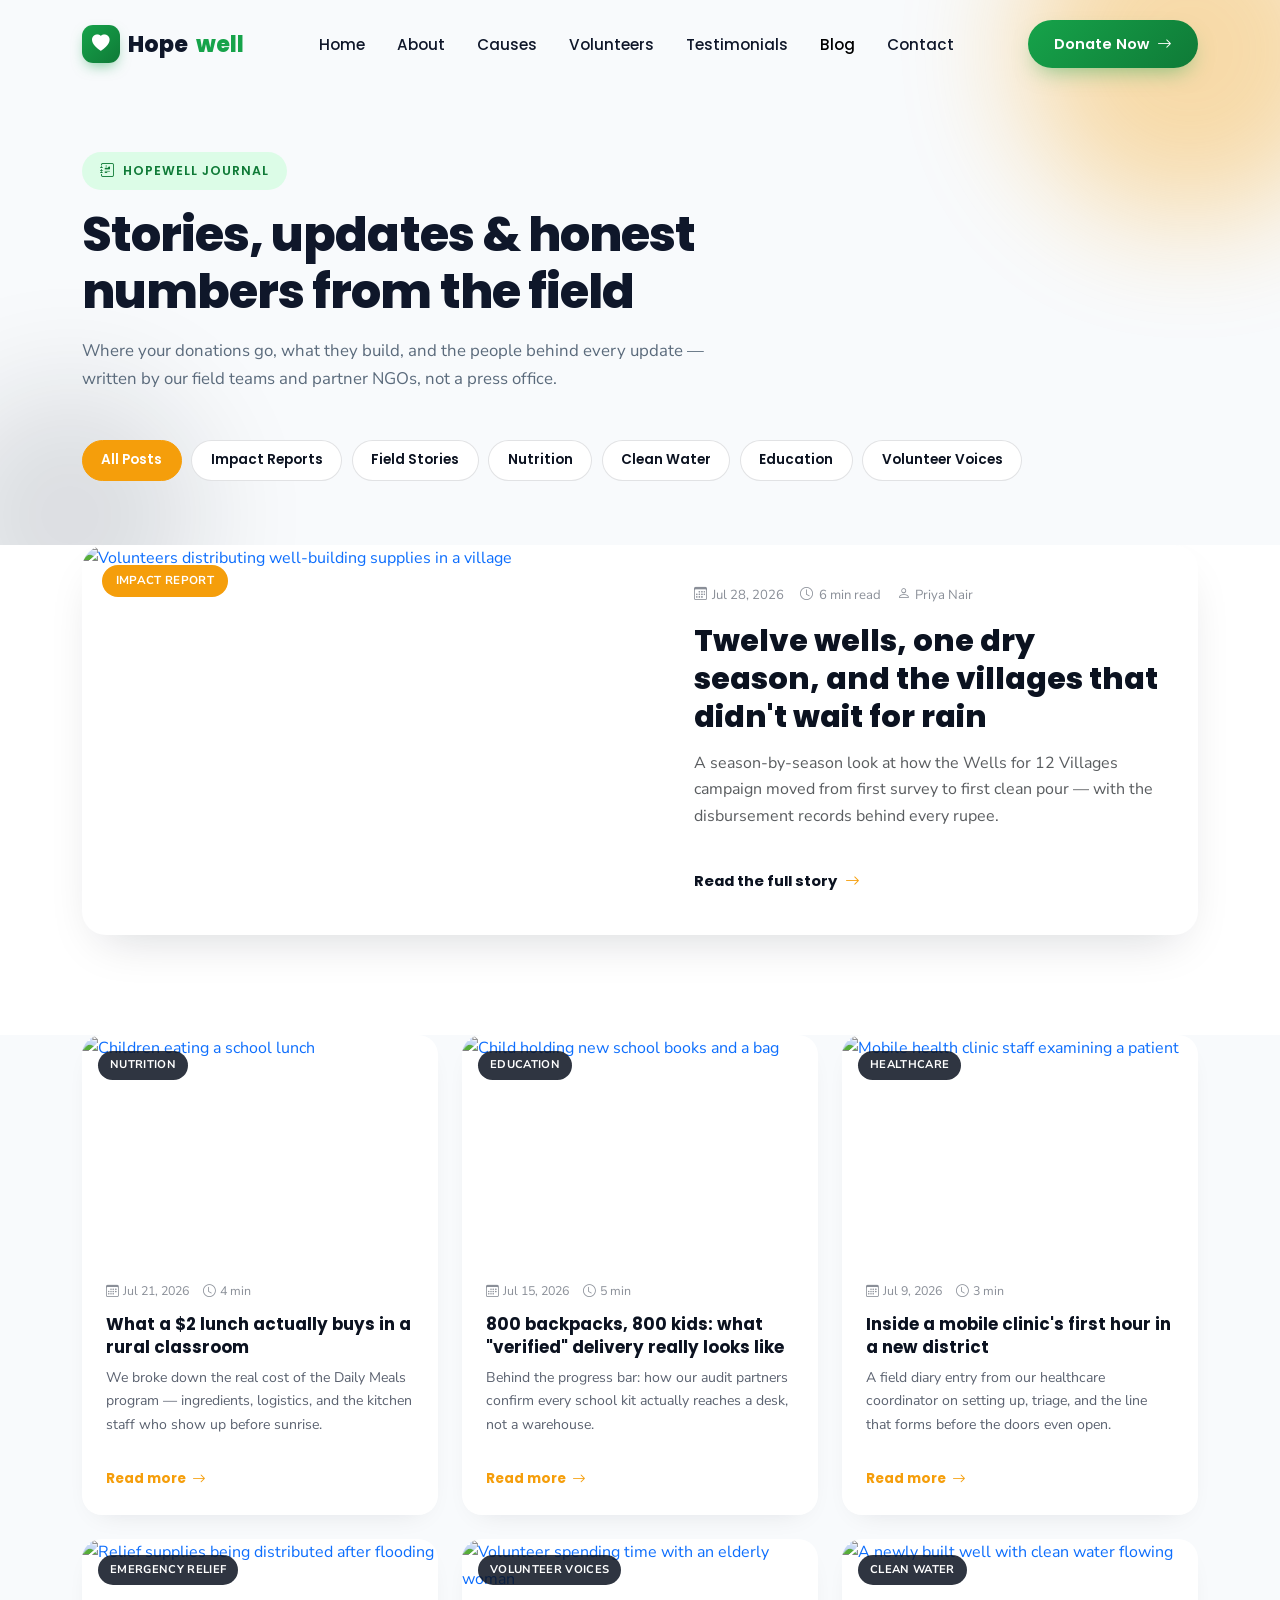
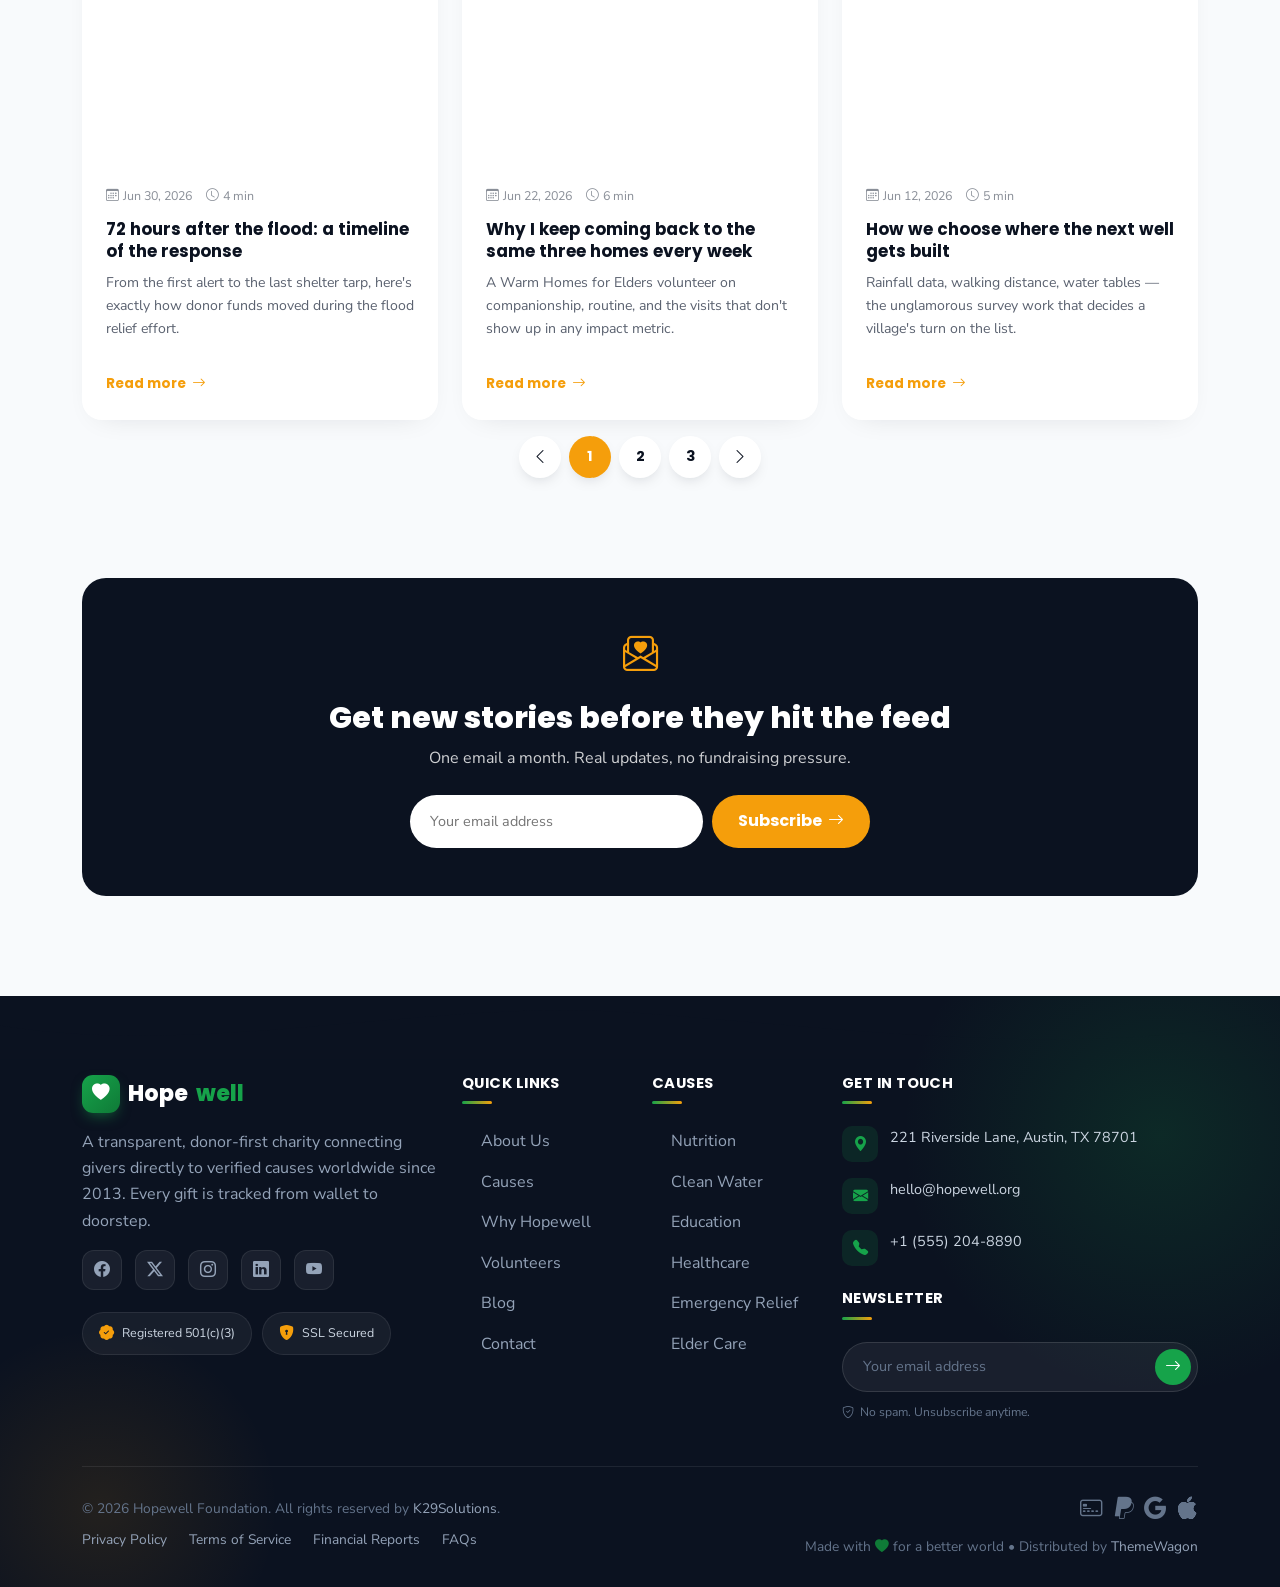
==== commit 38c46b51: "Minor improvements and bugfixes - Added missing plant images. - Corrected misspelled texts. - Fixed " ====
--- a/blog.html
+++ b/blog.html
@@ -12,13 +12,13 @@
 <link href="https://fonts.googleapis.com/css2?family=Poppins:wght@400;500;600;700;800&family=Nunito+Sans:wght@400;500;600;700&display=swap" rel="stylesheet">
 
 <!-- Bootstrap -->
-<link href="assets/bootstrap.min.css" rel="stylesheet">
+<link href="assets/styles/bootstrap.min.css" rel="stylesheet">
 <!-- Bootstrap Icons -->
 <link rel="stylesheet" href="https://cdn.jsdelivr.net/npm/bootstrap-icons@1.11.3/font/bootstrap-icons.css">
 <!-- AOS -->
 <link href="https://unpkg.com/aos@2.3.1/dist/aos.css" rel="stylesheet">
-<link href="assets/style.css" rel="stylesheet" />
-<link rel="icon" type="image/x-icon" href="assets/hand-heart.png">
+<link href="assets/styles/style.css" rel="stylesheet" />
+<link rel="icon" type="image/x-icon" href="assets/img/hand-heart.png">
 </head>
 <body>
 
@@ -364,10 +364,10 @@
 </div>
 
 <!-- Bootstrap Bundle -->
-<script src="assets/bootstrap.bundle.min.js"></script>
+<script src="assets/scripts/bootstrap.bundle.min.js"></script>
 <!-- AOS -->
 <script src="https://unpkg.com/aos@2.3.1/dist/aos.js"></script>
-<script src="assets/script.js"></script>
+<script src="assets/scripts/script.js"></script>
 <script>
   // Simple category filter (client-side, non-destructive placeholder behavior)
   document.querySelectorAll('.blog-filter button').forEach(btn => {
--- a/assets/styles/style.css
+++ b/assets/styles/style.css
@@ -0,0 +1,2417 @@
+.btn-hw-primary i,
+.nav-hw .nav-link::after {
+  transition: transform 0.3s var(--ease);
+}
+.about-collage .img-b,
+.cause-card,
+.cause-img,
+.cause-progress-track,
+.cta-banner,
+.hero,
+.hero-media-frame,
+.stats-band,
+.testi-section,
+.vol-card,
+.vol-img,
+.why-card {
+  overflow: hidden;
+}
+.allocation-ring-label,
+.blog-newsletter,
+.cta-banner,
+.faq-cta,
+.faq-empty,
+.hiw-step,
+.post-stat-band,
+.stat-item {
+  text-align: center;
+}
+.post-breadcrumb a,
+.post-tags a,
+a {
+  text-decoration: none;
+}
+.pagination-hw a,
+.post-share a {
+  box-shadow: 0 6px 16px -8px rgba(11, 18, 32, 0.25);
+}
+.blog-card .bc-tag,
+.featured-post .fp-tag,
+.footer-hw h6 {
+  letter-spacing: 0.03em;
+  text-transform: uppercase;
+}
+.blog-card .bc-tag,
+.eyebrow,
+.featured-post .fp-tag,
+.footer-hw h6,
+.policy-toc h6 {
+  text-transform: uppercase;
+}
+:root {
+  --clr-primary: #16a34a;
+  --clr-primary-dark: #0f7a37;
+  --clr-primary-light: #dcfce7;
+  --clr-secondary: #f59e0b;
+  --clr-secondary-light: #fef3c7;
+  --clr-accent: #ef4444;
+  --clr-bg: #f8fafc;
+  --clr-surface: #ffffff;
+  --clr-text: #0f172a;
+  --clr-text-muted: #5b6b7c;
+  --radius: 20px;
+  --radius-sm: 12px;
+  --radius-pill: 999px;
+  --shadow-soft: 0 10px 30px -10px rgba(15, 23, 42, 0.12);
+  --shadow-lift: 0 20px 45px -12px rgba(22, 163, 74, 0.35);
+  --font-display: "Poppins", sans-serif;
+  --font-body: "Nunito Sans", sans-serif;
+  --ease: cubic-bezier(0.22, 1, 0.36, 1);
+}
+* {
+  box-sizing: border-box;
+}
+html {
+  scroll-behavior: smooth;
+}
+body {
+  font-family: var(--font-body);
+  color: var(--clr-text);
+  background: var(--clr-bg);
+  overflow-x: hidden;
+  line-height: 1.65;
+}
+.eyebrow,
+.font-display,
+.hw-logo,
+.preload-text,
+h1,
+h2,
+h3,
+h4,
+h5 {
+  font-family: var(--font-display);
+}
+img {
+  max-width: 100%;
+  display: block;
+}
+::selection {
+  background: var(--clr-primary-light);
+  color: var(--clr-primary-dark);
+}
+@media (prefers-reduced-motion: reduce) {
+  * {
+    animation-duration: NaNs !important;
+    animation-iteration-count: 1 !important;
+    transition-duration: NaNs !important;
+    scroll-behavior: auto !important;
+  }
+}
+.eyebrow {
+  display: inline-flex;
+  align-items: center;
+  gap: 8px;
+  font-weight: 600;
+  font-size: 0.78rem;
+  letter-spacing: 0.08em;
+  color: var(--clr-primary-dark);
+  background: var(--clr-primary-light);
+  padding: 7px 18px;
+  border-radius: var(--radius-pill);
+}
+.eyebrow i {
+  font-size: 0.9rem;
+}
+.section-title {
+  font-weight: 800;
+  letter-spacing: -0.02em;
+}
+.section-sub {
+  color: var(--clr-text-muted);
+  font-size: 1.05rem;
+  max-width: 620px;
+}
+.section-pad {
+  padding: 100px 0;
+}
+#preloader {
+  position: fixed;
+  inset: 0;
+  z-index: 9999;
+  background: linear-gradient(160deg, #0f7a37, #16a34a 55%, #22c55e);
+  display: flex;
+  flex-direction: column;
+  align-items: center;
+  justify-content: center;
+  gap: 22px;
+  transition: opacity 0.6s var(--ease), visibility 0.6s var(--ease);
+}
+#preloader.hide {
+  opacity: 0;
+  visibility: hidden;
+  pointer-events: none;
+}
+.preload-ring {
+  position: relative;
+  width: 96px;
+  height: 96px;
+  display: flex;
+  align-items: center;
+  justify-content: center;
+}
+.hw-logo,
+.hw-logo-mark {
+  display: flex;
+  align-items: center;
+}
+.preload-ring::before {
+  content: "";
+  position: absolute;
+  inset: 0;
+  border-radius: 50%;
+  border: 4px solid rgba(255, 255, 255, 0.25);
+  border-top-color: #fff;
+  animation: 1s linear infinite spin;
+}
+.preload-heart {
+  font-size: 2.1rem;
+  color: #fff;
+  animation: 1.1s ease-in-out infinite pulse-beat;
+}
+@keyframes spin {
+  to {
+    transform: rotate(360deg);
+  }
+}
+@keyframes pulse-beat {
+  0%,
+  100% {
+    transform: scale(1);
+  }
+  50% {
+    transform: scale(1.22);
+  }
+}
+.preload-text {
+  color: #fff;
+  font-weight: 600;
+  letter-spacing: 0.05em;
+  font-size: 0.9rem;
+  opacity: 0.9;
+}
+.navbar-hw {
+  position: fixed;
+  top: 0;
+  left: 0;
+  right: 0;
+  z-index: 1000;
+  padding: 20px 0;
+  transition: all 0.4s var(--ease);
+  background: 0 0;
+}
+.navbar-hw.scrolled {
+  background: rgba(255, 255, 255, 0.85);
+  backdrop-filter: blur(14px);
+  padding: 12px 0;
+  box-shadow: 0 4px 24px -8px rgba(15, 23, 42, 0.08);
+}
+.btn-hw-primary,
+.float-card-1 .fc-icon,
+.hw-logo-mark {
+  background: linear-gradient(
+    135deg,
+    var(--clr-primary),
+    var(--clr-primary-dark)
+  );
+}
+.hw-logo {
+  font-weight: 800;
+  font-size: 1.4rem;
+  color: var(--clr-text);
+  gap: 8px;
+}
+.footer-bottom a:hover,
+.footer-hw a:hover,
+.hw-logo .dot {
+  color: var(--clr-primary);
+}
+.hw-logo-mark {
+  width: 38px;
+  height: 38px;
+  border-radius: 11px;
+  justify-content: center;
+  color: #fff;
+  font-size: 1.1rem;
+  box-shadow: 0 6px 14px -4px rgba(22, 163, 74, 0.55);
+}
+.btn-hw-outline,
+.btn-hw-primary {
+  font-weight: 600;
+  font-size: 0.92rem;
+  padding: 12px 26px;
+  display: inline-flex;
+  align-items: center;
+  gap: 8px;
+  font-family: var(--font-display);
+}
+.nav-hw .nav-link {
+  font-family: var(--font-display);
+  font-weight: 500;
+  font-size: 0.95rem;
+  color: var(--clr-text);
+  padding: 8px 16px !important;
+  position: relative;
+}
+.nav-hw .nav-link::after {
+  content: "";
+  position: absolute;
+  left: 16px;
+  right: 16px;
+  bottom: 2px;
+  height: 2px;
+  background: var(--clr-primary);
+  transform: scaleX(0);
+  transform-origin: left;
+}
+#scrollTop.show,
+.vol-card:hover .vol-social {
+  opacity: 1;
+  transform: translateY(0);
+}
+.nav-hw .nav-link:hover::after {
+  transform: scaleX(1);
+}
+.btn-hw-primary {
+  color: #fff;
+  border: none;
+  border-radius: var(--radius-pill);
+  box-shadow: 0 10px 22px -8px rgba(22, 163, 74, 0.5);
+  transition: transform 0.3s var(--ease), box-shadow 0.3s var(--ease);
+}
+.btn-hw-primary:hover {
+  transform: translateY(-4px);
+  box-shadow: 0 16px 30px -8px rgba(22, 163, 74, 0.6);
+  color: #fff;
+}
+.about-badge,
+.about-collage .img-a,
+.cause-card,
+.float-card,
+.hero-media-frame,
+.why-card {
+  box-shadow: var(--shadow-soft);
+}
+.blog-card:hover .bc-link i,
+.btn-hw-primary:hover i,
+.featured-post:hover .fp-link i {
+  transform: translateX(4px);
+}
+.btn-hw-outline {
+  color: var(--clr-text);
+  background: #fff;
+  border: 1.5px solid #e2e8f0;
+  border-radius: var(--radius-pill);
+  transition: all 0.3s var(--ease);
+}
+.blob,
+.hero-glow {
+  border-radius: 50%;
+}
+.btn-hw-outline:hover {
+  border-color: var(--clr-primary);
+  color: var(--clr-primary-dark);
+  transform: translateY(-4px);
+}
+.hero {
+  position: relative;
+  padding: 170px 0 130px;
+  background: radial-gradient(circle at 18% 20%, #effdf4 0, var(--clr-bg) 55%);
+}
+.blob,
+.hero-glow {
+  position: absolute;
+}
+.hero-glow {
+  width: 520px;
+  height: 520px;
+  background: radial-gradient(circle, rgba(22, 163, 74, 0.18), transparent 70%);
+  top: -160px;
+  right: -140px;
+  pointer-events: none;
+  filter: blur(10px);
+}
+.blob {
+  filter: blur(2px);
+  opacity: 0.55;
+  animation: 9s ease-in-out infinite float;
+}
+.about-collage,
+.audit-strip .content,
+.faq-cta .content,
+.hero-media,
+.hero-media-frame,
+.hiw-wrap {
+  position: relative;
+}
+.blob-1 {
+  width: 70px;
+  height: 70px;
+  background: var(--clr-secondary-light);
+  top: 14%;
+  left: 6%;
+  animation-delay: 0s;
+}
+.blob-2 {
+  width: 38px;
+  height: 38px;
+  background: var(--clr-primary-light);
+  bottom: 20%;
+  left: 14%;
+  animation-delay: 1.5s;
+}
+.blob-3 {
+  width: 24px;
+  height: 24px;
+  background: #fee2e2;
+  top: 60%;
+  right: 8%;
+  animation-delay: 0.7s;
+}
+@keyframes float {
+  0%,
+  100% {
+    transform: translateY(0) translateX(0);
+  }
+  50% {
+    transform: translateY(-24px) translateX(10px);
+  }
+}
+.hero-title {
+  font-size: clamp(2.4rem, 4.6vw, 3.7rem);
+  font-weight: 800;
+  line-height: 1.08;
+  letter-spacing: -0.02em;
+}
+.hero-title .accent-underline {
+  position: relative;
+  display: inline-block;
+  color: var(--clr-primary-dark);
+}
+.hero-title .accent-underline svg {
+  position: absolute;
+  left: 0;
+  bottom: -6px;
+  width: 100%;
+  height: 14px;
+}
+.hero-lead {
+  font-size: 1.12rem;
+  color: var(--clr-text-muted);
+  max-width: 520px;
+}
+.hero-media-frame {
+  border-radius: 32px;
+  aspect-ratio: 4/4.6;
+}
+.hero-media-frame img {
+  width: 100%;
+  height: 100%;
+  object-fit: cover;
+}
+.float-card {
+  position: absolute;
+  background: rgba(255, 255, 255, 0.85);
+  backdrop-filter: blur(16px);
+  border: 1px solid rgba(255, 255, 255, 0.6);
+  border-radius: 18px;
+  padding: 14px 18px;
+  display: flex;
+  align-items: center;
+  gap: 12px;
+  animation: 6s ease-in-out infinite drift;
+}
+.cause-tag,
+.vol-social a {
+  backdrop-filter: blur(6px);
+}
+.float-card .fc-icon {
+  width: 42px;
+  height: 42px;
+  border-radius: 12px;
+  display: flex;
+  align-items: center;
+  justify-content: center;
+  font-size: 1.2rem;
+  color: #fff;
+  flex-shrink: 0;
+}
+.about-badge,
+.hero-avatars {
+  display: flex;
+  align-items: center;
+}
+.float-card-1 {
+  top: 8%;
+  left: -8%;
+  animation-delay: 0s;
+}
+.float-card-2 {
+  bottom: 10%;
+  right: -10%;
+  animation-delay: 1s;
+}
+.fin-stat-card:nth-child(2) .fin-stat-ic,
+.float-card-2 .fc-icon {
+  background: linear-gradient(135deg, var(--clr-secondary), #d97706);
+}
+.float-card .fc-val {
+  font-family: var(--font-display);
+  font-weight: 700;
+  font-size: 1.05rem;
+  line-height: 1.1;
+}
+.float-card .fc-label {
+  font-size: 0.76rem;
+  color: var(--clr-text-muted);
+}
+@keyframes drift {
+  0%,
+  100% {
+    transform: translateY(0);
+  }
+  50% {
+    transform: translateY(-14px);
+  }
+}
+.hero-avatars {
+  gap: 10px;
+}
+.hero-avatars img {
+  width: 38px;
+  height: 38px;
+  border-radius: 50%;
+  border: 2.5px solid #fff;
+  object-fit: cover;
+  margin-left: -14px;
+}
+.hero-avatars img:first-child {
+  margin-left: 0;
+}
+.stats-band {
+  background: linear-gradient(
+    135deg,
+    var(--clr-primary-dark),
+    var(--clr-primary) 60%,
+    #22c55e
+  );
+  border-radius: 32px;
+  position: relative;
+}
+.audit-strip::after,
+.faq-cta::after,
+.stats-band::after {
+  content: "";
+  position: absolute;
+  inset: 0;
+  background: url("data:image/svg+xml,%3Csvg xmlns='http://www.w3.org/2000/svg' width='60' height='60'%3E%3Ccircle cx='2' cy='2' r='1.4' fill='white' fill-opacity='0.12'/%3E%3C/svg%3E");
+}
+.stat-item {
+  position: relative;
+  color: #fff;
+  padding: 44px 12px;
+}
+.stat-num {
+  font-family: var(--font-display);
+  font-weight: 800;
+  font-size: clamp(2rem, 3.4vw, 2.7rem);
+}
+.stat-label {
+  font-size: 0.92rem;
+  opacity: 0.88;
+  font-weight: 500;
+}
+.cause-donate,
+.cause-tag {
+  font-weight: 600;
+  color: var(--clr-primary-dark);
+  font-family: var(--font-display);
+}
+.stat-item + .stat-item {
+  border-left: 1px solid rgba(255, 255, 255, 0.22);
+}
+.about-collage .img-a {
+  border-radius: 26px;
+  overflow: hidden;
+}
+.about-collage .img-b {
+  position: absolute;
+  width: 46%;
+  bottom: -8%;
+  right: -8%;
+  border-radius: 20px;
+  border: 6px solid var(--clr-bg);
+  box-shadow: 0 20px 40px -14px rgba(15, 23, 42, 0.25);
+}
+.about-badge {
+  position: absolute;
+  top: -6%;
+  left: -8%;
+  background: #fff;
+  border-radius: 18px;
+  padding: 16px 20px;
+  gap: 12px;
+  z-index: 2;
+}
+.about-badge .ab-ring,
+.why-ic {
+  display: flex;
+  align-items: center;
+}
+.about-badge .ab-ring {
+  width: 52px;
+  height: 52px;
+  border-radius: 50%;
+  background: conic-gradient(var(--clr-secondary) 87%, #f1f5f9 0);
+  justify-content: center;
+  font-weight: 800;
+  font-family: var(--font-display);
+  font-size: 0.82rem;
+  color: var(--clr-primary-dark);
+  position: relative;
+}
+.about-badge .ab-ring::before {
+  content: "";
+  position: absolute;
+  inset: 5px;
+  border-radius: 50%;
+  background: #fff;
+}
+.about-badge .ab-ring span,
+.blog-hero .container,
+.post-hero .container {
+  position: relative;
+  z-index: 1;
+}
+.about-list,
+.allocation-legend,
+.footer-hw ul {
+  list-style: none;
+  padding: 0;
+  margin: 0;
+}
+.about-list li {
+  display: flex;
+  gap: 14px;
+  align-items: flex-start;
+  padding: 12px 0;
+}
+.about-list .ic {
+  width: 38px;
+  height: 38px;
+  flex-shrink: 0;
+  border-radius: 11px;
+  background: var(--clr-primary-light);
+  color: var(--clr-primary-dark);
+  display: flex;
+  align-items: center;
+  justify-content: center;
+  font-size: 1rem;
+}
+.cause-card {
+  background: var(--clr-surface);
+  border-radius: var(--radius);
+  height: 100%;
+  transition: transform 0.45s var(--ease), box-shadow 0.45s var(--ease);
+  transform-style: preserve-3d;
+  perspective: 900px;
+}
+.cause-progress-fill,
+.cause-progress-track,
+.cause-tag {
+  border-radius: var(--radius-pill);
+}
+.cause-card:hover {
+  transform: translateY(-8px);
+  box-shadow: 0 26px 50px -16px rgba(15, 23, 42, 0.2);
+}
+.cause-img {
+  position: relative;
+  aspect-ratio: 16/11;
+}
+.cause-img img {
+  width: 100%;
+  height: 100%;
+  object-fit: cover;
+  transition: transform 0.6s var(--ease);
+}
+.cause-card:hover .cause-img img {
+  transform: scale(1.08);
+}
+.cause-tag {
+  position: absolute;
+  top: 14px;
+  left: 14px;
+  background: rgba(255, 255, 255, 0.92);
+  font-size: 0.74rem;
+  padding: 6px 14px;
+}
+.cause-body {
+  padding: 24px;
+}
+.cause-progress-track {
+  height: 9px;
+  background: #eef2f6;
+  margin: 14px 0 10px;
+}
+.cause-progress-fill {
+  height: 100%;
+  background: linear-gradient(90deg, var(--clr-secondary), var(--clr-primary));
+  width: 0;
+  transition: width 1.4s var(--ease);
+}
+.cause-meta {
+  display: flex;
+  justify-content: space-between;
+  font-size: 0.86rem;
+}
+.cause-meta .raised {
+  font-family: var(--font-display);
+  font-weight: 700;
+  color: var(--clr-primary-dark);
+}
+.breadcrumb-hw a,
+.cause-meta .goal {
+  color: var(--clr-text-muted);
+}
+.cause-donate {
+  margin-top: 16px;
+  width: 100%;
+  font-size: 0.9rem;
+  background: 0 0;
+  border: 1.5px solid var(--clr-primary);
+  padding: 10px;
+  border-radius: var(--radius-pill);
+  transition: all 0.3s var(--ease);
+}
+.btn-report:hover,
+.cause-donate:hover {
+  background: var(--clr-primary);
+  color: #fff;
+}
+.why-card {
+  background: var(--clr-surface);
+  border-radius: var(--radius);
+  padding: 32px 26px;
+  height: 100%;
+  position: relative;
+  transition: transform 0.4s var(--ease), box-shadow 0.4s var(--ease);
+}
+.why-card::before {
+  content: "";
+  position: absolute;
+  inset: 0;
+  opacity: 0;
+  transition: opacity 0.4s var(--ease);
+  background: linear-gradient(160deg, rgba(22, 163, 74, 0.06), transparent 60%);
+}
+.fin-stat-card:hover,
+.why-card:hover {
+  transform: translateY(-6px);
+  box-shadow: var(--shadow-lift);
+}
+.why-card:hover::before {
+  opacity: 1;
+}
+.why-ic {
+  width: 56px;
+  height: 56px;
+  border-radius: 16px;
+  justify-content: center;
+  font-size: 1.4rem;
+  color: #fff;
+  margin-bottom: 18px;
+  background: linear-gradient(
+    135deg,
+    var(--clr-primary),
+    var(--clr-primary-dark)
+  );
+  box-shadow: 0 10px 20px -8px rgba(22, 163, 74, 0.5);
+}
+.hiw-num,
+.vol-card {
+  box-shadow: var(--shadow-soft);
+}
+.why-card:nth-child(2) .why-ic {
+  background: linear-gradient(135deg, var(--clr-secondary), #d97706);
+  box-shadow: 0 10px 20px -8px rgba(245, 158, 11, 0.5);
+}
+.why-card:nth-child(3) .why-ic {
+  background: linear-gradient(135deg, var(--clr-accent), #b91c1c);
+  box-shadow: 0 10px 20px -8px rgba(239, 68, 68, 0.5);
+}
+.why-card:nth-child(4) .why-ic {
+  background: linear-gradient(135deg, #0ea5e9, #0369a1);
+  box-shadow: 0 10px 20px -8px rgba(14, 165, 233, 0.5);
+}
+.why-card:nth-child(5) .why-ic {
+  background: linear-gradient(135deg, var(--clr-primary-dark), #065f35);
+}
+.hiw-line {
+  position: absolute;
+  top: 60px;
+  left: 60px;
+  right: 60px;
+  height: 2px;
+  background: repeating-linear-gradient(
+    90deg,
+    #cbd5e1 0 10px,
+    transparent 10px 20px
+  );
+  z-index: 0;
+}
+.hiw-num,
+.hiw-step,
+.vol-card,
+.vol-img {
+  position: relative;
+}
+#testiCarousel .carousel-indicators {
+  bottom: -45px !important;
+}
+.hiw-step {
+  z-index: 1;
+}
+.hiw-num {
+  width: 76px;
+  height: 76px;
+  border-radius: 50%;
+  background: #fff;
+  display: flex;
+  align-items: center;
+  justify-content: center;
+  margin: 0 auto 22px;
+  font-family: var(--font-display);
+  font-weight: 800;
+  font-size: 1.5rem;
+  color: var(--clr-primary-dark);
+  border: 2px solid var(--clr-primary-light);
+}
+.hiw-num::after {
+  content: "";
+  position: absolute;
+  inset: -6px;
+  border-radius: 50%;
+  border: 1px dashed rgba(22, 163, 74, 0.35);
+}
+.vol-card {
+  border-radius: var(--radius);
+}
+.vol-img {
+  aspect-ratio: 3/3.6;
+}
+.vol-img img {
+  width: 100%;
+  height: 100%;
+  object-fit: cover;
+  transition: transform 0.5s var(--ease);
+}
+.blog-card:hover .bc-img img,
+.vol-card:hover .vol-img img {
+  transform: scale(1.06);
+}
+.vol-overlay {
+  position: absolute;
+  inset: 0;
+  background: linear-gradient(
+    0deg,
+    rgba(15, 23, 42, 0.85) 0,
+    rgba(15, 23, 42, 0.05) 55%,
+    transparent 100%
+  );
+  display: flex;
+  flex-direction: column;
+  justify-content: flex-end;
+  padding: 22px;
+  color: #fff;
+}
+.btn-cta,
+.cta-banner,
+.footer-hw,
+.map-placeholder,
+.testi-section {
+  position: relative;
+}
+.vol-social {
+  display: flex;
+  gap: 8px;
+  margin-top: 12px;
+  opacity: 0;
+  transform: translateY(10px);
+  transition: all 0.4s var(--ease);
+}
+.vol-social a {
+  width: 36px;
+  height: 36px;
+  border-radius: 50%;
+  background: rgba(255, 255, 255, 0.16);
+  display: flex;
+  align-items: center;
+  justify-content: center;
+  color: #fff;
+  transition: all 0.3s var(--ease);
+}
+.vol-social a:hover {
+  background: var(--clr-primary);
+  transform: translateY(-3px);
+}
+.testi-section {
+  background: linear-gradient(180deg, #0f7a37 0, #0c6a30 100%);
+  border-radius: 32px;
+}
+.testi-section::before {
+  content: "";
+  position: absolute;
+  width: 400px;
+  height: 400px;
+  border-radius: 50%;
+  background: radial-gradient(
+    circle,
+    rgba(255, 255, 255, 0.08),
+    transparent 70%
+  );
+  top: -150px;
+  left: -100px;
+}
+.testi-card {
+  background: rgba(255, 255, 255, 0.1);
+  backdrop-filter: blur(18px);
+  border: 1px solid rgba(255, 255, 255, 0.16);
+  border-radius: var(--radius);
+  padding: 36px;
+  color: #fff;
+  height: 100%;
+}
+.testi-stars {
+  color: var(--clr-secondary);
+  font-size: 0.95rem;
+  letter-spacing: 2px;
+  margin-bottom: 14px;
+}
+.testi-quote {
+  font-size: 1.02rem;
+  line-height: 1.7;
+  opacity: 0.95;
+  min-height: 100px;
+}
+.testi-person {
+  display: flex;
+  align-items: center;
+  gap: 12px;
+  margin-top: 22px;
+}
+.testi-person img {
+  width: 50px;
+  height: 50px;
+  border-radius: 50%;
+  object-fit: cover;
+  border: 2px solid rgba(255, 255, 255, 0.4);
+}
+.testi-name {
+  font-family: var(--font-display);
+  font-weight: 700;
+  font-size: 0.95rem;
+}
+.testi-role {
+  font-size: 0.8rem;
+  opacity: 0.75;
+}
+#testiCarousel .carousel-indicators button {
+  width: 9px;
+  height: 9px;
+  border-radius: 50%;
+  background: rgba(255, 255, 255, 0.4);
+  border: none;
+}
+#testiCarousel .carousel-indicators button.active {
+  background: var(--clr-secondary);
+}
+.cta-banner {
+  border-radius: 32px;
+  padding: 70px 40px;
+  background: linear-gradient(-45deg, #16a34a, #0f7a37, #d97706, #f59e0b);
+  background-size: 300% 300%;
+  animation: 10s infinite gradientShift;
+  color: #fff;
+}
+.btn-cta,
+.contact-info-item .ic,
+.map-placeholder {
+  color: var(--clr-primary-dark);
+}
+@keyframes gradientShift {
+  0%,
+  100% {
+    background-position: 0 50%;
+  }
+  50% {
+    background-position: 100% 50%;
+  }
+}
+.cta-banner h2 {
+  font-weight: 800;
+  font-size: clamp(1.7rem, 3.4vw, 2.6rem);
+  max-width: 680px;
+  margin: 0 auto 14px;
+}
+.btn-cta {
+  background: #fff;
+  font-family: var(--font-display);
+  font-weight: 700;
+  padding: 15px 36px;
+  border-radius: var(--radius-pill);
+  border: none;
+  font-size: 1rem;
+  box-shadow: 0 14px 30px -10px rgba(0, 0, 0, 0.35);
+  transition: transform 0.3s var(--ease);
+  overflow: visible;
+}
+.footer-hw a,
+.footer-link i,
+.footer-social a,
+.form-control-hw,
+.newsletter-input button {
+  transition: all 0.3s var(--ease);
+}
+.btn-cta:hover {
+  transform: translateY(-4px) scale(1.03);
+}
+.allocation-panel,
+.contact-card {
+  background: var(--clr-surface);
+  border-radius: var(--radius);
+  box-shadow: var(--shadow-soft);
+  padding: 40px;
+}
+.about-card {
+  padding: 20px;
+}
+.form-control-hw {
+  border: 1.5px solid #e2e8f0;
+  border-radius: var(--radius-sm);
+  padding: 13px 16px;
+  font-family: var(--font-body);
+}
+.footer-hw h6,
+.map-placeholder {
+  font-family: var(--font-display);
+}
+.faq-search,
+.newsletter-input {
+  transition: border-color 0.3s var(--ease);
+}
+.form-control-hw:focus {
+  border-color: var(--clr-primary);
+  box-shadow: 0 0 0 4px rgba(22, 163, 74, 0.12);
+}
+.contact-info-item {
+  display: flex;
+  gap: 16px;
+  align-items: flex-start;
+  margin-bottom: 26px;
+}
+.contact-info-item .ic {
+  width: 48px;
+  height: 48px;
+  border-radius: 14px;
+  background: var(--clr-primary-light);
+  display: flex;
+  align-items: center;
+  justify-content: center;
+  font-size: 1.15rem;
+  flex-shrink: 0;
+}
+.map-placeholder {
+  border-radius: var(--radius);
+  overflow: hidden;
+  height: 220px;
+  background: linear-gradient(135deg, #dcfce7, #f0fdf4);
+  display: flex;
+  align-items: center;
+  justify-content: center;
+  font-weight: 600;
+}
+.footer-glow,
+.footer-glow-2 {
+  border-radius: 50%;
+  pointer-events: none;
+}
+.footer-hw {
+  background: #0b1220;
+  color: #cbd5e1;
+  padding: 0 0 28px;
+  overflow: hidden;
+}
+.footer-wave {
+  display: block;
+  width: 100%;
+  line-height: 0;
+  transform: translateY(1px);
+}
+.footer-glow {
+  position: absolute;
+  width: 520px;
+  height: 520px;
+  background: radial-gradient(circle, rgba(22, 163, 74, 0.16), transparent 70%);
+  top: -120px;
+  right: -140px;
+}
+.footer-glow-2 {
+  position: absolute;
+  width: 360px;
+  height: 360px;
+  background: radial-gradient(circle, rgba(245, 158, 11, 0.1), transparent 70%);
+  bottom: -100px;
+  left: -80px;
+}
+.footer-top {
+  position: relative;
+  padding-top: 16px;
+}
+.footer-hw h6 {
+  color: #fff;
+  font-weight: 700;
+  margin-bottom: 22px;
+  font-size: 0.92rem;
+  position: relative;
+  padding-bottom: 12px;
+}
+.footer-bottom a,
+.footer-hw a,
+.footer-hw p {
+  color: #94a3b8;
+}
+.footer-hw h6::after {
+  content: "";
+  position: absolute;
+  left: 0;
+  bottom: 0;
+  width: 30px;
+  height: 3px;
+  border-radius: var(--radius-pill);
+  background: linear-gradient(90deg, var(--clr-primary), var(--clr-secondary));
+}
+.footer-hw ul li {
+  margin-bottom: 12px;
+}
+.footer-link {
+  display: inline-flex;
+  align-items: center;
+  gap: 8px;
+}
+.footer-link i {
+  font-size: 0.7rem;
+  color: var(--clr-primary);
+  opacity: 0;
+  transform: translateX(-4px);
+}
+.footer-link:hover i {
+  opacity: 1;
+  transform: translateX(0);
+}
+.footer-link:hover {
+  transform: translateX(2px);
+}
+.footer-social a {
+  width: 40px;
+  height: 40px;
+  border-radius: 12px;
+  background: rgba(255, 255, 255, 0.06);
+  border: 1px solid rgba(255, 255, 255, 0.08);
+  display: inline-flex;
+  align-items: center;
+  justify-content: center;
+  margin-right: 9px;
+}
+.footer-social a:hover {
+  background: var(--clr-primary);
+  border-color: var(--clr-primary);
+  color: #fff;
+  transform: translateY(-4px);
+}
+.footer-contact-item {
+  display: flex;
+  gap: 12px;
+  align-items: flex-start;
+  margin-bottom: 16px;
+}
+.footer-contact-item .ic {
+  width: 36px;
+  height: 36px;
+  flex-shrink: 0;
+  border-radius: 10px;
+  background: rgba(22, 163, 74, 0.14);
+  color: var(--clr-primary);
+  display: flex;
+  align-items: center;
+  justify-content: center;
+  font-size: 0.95rem;
+}
+#scrollTop,
+.faq-cat-btn:hover,
+.faq-search .clear-btn {
+  color: var(--clr-primary-dark);
+}
+.footer-contact-item span {
+  color: #cbd5e1;
+  font-size: 0.9rem;
+}
+.newsletter-input {
+  background: rgba(255, 255, 255, 0.06);
+  border: 1px solid rgba(255, 255, 255, 0.12);
+  border-radius: var(--radius-pill);
+  padding: 6px 6px 6px 18px;
+  color: #fff;
+  display: flex;
+  align-items: center;
+}
+.newsletter-input:focus-within {
+  border-color: var(--clr-primary);
+}
+.newsletter-input input {
+  background: 0 0;
+  border: none;
+  color: #fff;
+  flex: 1;
+  outline: 0;
+  font-size: 0.9rem;
+}
+.newsletter-input input::placeholder {
+  color: #64748b;
+}
+.newsletter-input button {
+  background: var(--clr-primary);
+  border: none;
+  color: #fff;
+  border-radius: 50%;
+  width: 36px;
+  height: 36px;
+  display: flex;
+  align-items: center;
+  justify-content: center;
+  flex-shrink: 0;
+}
+.newsletter-input button:hover {
+  background: var(--clr-primary-dark);
+  transform: rotate(45deg);
+}
+.newsletter-note {
+  font-size: 0.76rem;
+  color: #64748b;
+  margin-top: 10px;
+  display: flex;
+  align-items: center;
+  gap: 6px;
+}
+.footer-badges {
+  display: flex;
+  flex-wrap: wrap;
+  gap: 10px;
+  margin-top: 22px;
+}
+.footer-badge {
+  display: flex;
+  align-items: center;
+  gap: 8px;
+  background: rgba(255, 255, 255, 0.05);
+  border: 1px solid rgba(255, 255, 255, 0.08);
+  border-radius: var(--radius-pill);
+  padding: 8px 16px;
+  font-size: 0.78rem;
+  color: #cbd5e1;
+}
+#scrollTop,
+.mobile-donate-bar {
+  background: #fff;
+  position: fixed;
+}
+.footer-badge i {
+  color: var(--clr-secondary);
+  font-size: 0.95rem;
+}
+.footer-divider {
+  border-top: 1px solid rgba(255, 255, 255, 0.08);
+  margin: 44px 0 0;
+}
+.footer-bottom {
+  padding-top: 24px;
+  font-size: 0.86rem;
+  color: #64748b;
+}
+.footer-bottom-links {
+  display: flex;
+  flex-wrap: wrap;
+  gap: 22px;
+}
+.footer-payments {
+  display: flex;
+  gap: 10px;
+  font-size: 1.4rem;
+  color: #64748b;
+}
+.footer-payments i:hover {
+  color: #fff;
+}
+.wave-sep {
+  display: block;
+  width: 100%;
+  height: auto;
+  margin-bottom: -6px;
+}
+#scrollTop {
+  bottom: 26px;
+  right: 26px;
+  width: 52px;
+  height: 52px;
+  border-radius: 50%;
+  box-shadow: var(--shadow-soft);
+  display: flex;
+  align-items: center;
+  justify-content: center;
+  cursor: pointer;
+  z-index: 900;
+  opacity: 0;
+  visibility: hidden;
+  transform: translateY(12px);
+  transition: all 0.35s var(--ease);
+  font-size: 1.1rem;
+}
+#scrollTop.show {
+  visibility: visible;
+}
+#scrollTop svg {
+  position: absolute;
+  inset: 0;
+  width: 52px;
+  height: 52px;
+  transform: rotate(-90deg);
+}
+#scrollTop circle {
+  fill: none;
+  stroke: var(--clr-primary-light);
+  stroke-width: 3;
+}
+#scrollTop circle.progress {
+  stroke: var(--clr-primary);
+  stroke-linecap: round;
+  transition: stroke-dashoffset 0.1s linear;
+}
+.mobile-donate-bar {
+  left: 0;
+  right: 0;
+  bottom: 0;
+  z-index: 950;
+  box-shadow: 0 -8px 24px -8px rgba(15, 23, 42, 0.15);
+  padding: 12px 18px;
+  display: none;
+}
+@media (max-width: 767.98px) {
+  .section-pad {
+    padding: 64px 0;
+  }
+  .stat-item + .stat-item {
+    border-left: none;
+    border-top: 1px solid rgba(255, 255, 255, 0.22);
+  }
+  .hiw-line {
+    display: none;
+  }
+  .mobile-donate-bar {
+    display: block;
+  }
+  body {
+    padding-bottom: 74px;
+  }
+}
+.mobile-donate-bar .btn-hw-primary {
+  width: 100%;
+  justify-content: center;
+}
+[data-aos] {
+  pointer-events: auto;
+}
+.text-primary-hw {
+  color: var(--clr-primary-dark) !important;
+}
+.bg-soft-red {
+  background: #fee2e2;
+  color: #b91c1c;
+}
+.confetti-piece {
+  position: fixed;
+  top: -10px;
+  border-radius: 2px;
+  pointer-events: none;
+  z-index: 1200;
+}
+.policy-hero {
+  background: radial-gradient(circle at 18% 20%, #effdf4 0, var(--clr-bg) 55%);
+}
+.faq-cat-btn,
+.faq-search {
+  background: var(--clr-surface);
+}
+.faq-search {
+  max-width: 560px;
+  margin: 0 auto;
+  border-radius: var(--radius-pill);
+  box-shadow: var(--shadow-soft);
+  padding: 6px 6px 6px 22px;
+  display: flex;
+  align-items: center;
+  gap: 10px;
+  border: 1.5px solid transparent;
+}
+.faq-search:focus-within {
+  border-color: var(--clr-primary);
+}
+.faq-search i {
+  color: var(--clr-text-muted);
+  font-size: 1.05rem;
+}
+.faq-search input {
+  border: none;
+  outline: 0;
+  flex: 1;
+  padding: 12px 0;
+  font-family: var(--font-body);
+  font-size: 0.96rem;
+  background: 0 0;
+}
+.faq-cat-btn,
+.faq-group-title,
+.policy-content h2,
+.policy-toc h6 {
+  font-family: var(--font-display);
+}
+.faq-search .clear-btn {
+  background: var(--clr-primary-light);
+  border: none;
+  border-radius: 50%;
+  width: 34px;
+  height: 34px;
+  display: none;
+  align-items: center;
+  justify-content: center;
+  flex-shrink: 0;
+}
+.faq-search .clear-btn.show {
+  display: flex;
+}
+.faq-cats {
+  display: flex;
+  flex-wrap: wrap;
+  gap: 10px;
+  justify-content: center;
+}
+.faq-cat-btn {
+  font-weight: 600;
+  font-size: 0.86rem;
+  color: var(--clr-text);
+  border: 1.5px solid #e2e8f0;
+  padding: 10px 20px;
+  border-radius: var(--radius-pill);
+  transition: all 0.3s var(--ease);
+  cursor: pointer;
+}
+.faq-cat-btn i {
+  margin-right: 6px;
+}
+.faq-cat-btn:hover {
+  border-color: var(--clr-primary);
+}
+.faq-cat-btn.active {
+  background: linear-gradient(
+    135deg,
+    var(--clr-primary),
+    var(--clr-primary-dark)
+  );
+  color: #fff;
+  border-color: transparent;
+  box-shadow: 0 10px 22px -10px rgba(22, 163, 74, 0.5);
+}
+.faq-accordion .accordion-button:not(.collapsed),
+.faq-group-title .gi,
+.policy-toc a.active,
+.policy-toc a:hover {
+  background: var(--clr-primary-light);
+  color: var(--clr-primary-dark);
+}
+.faq-group {
+  margin-bottom: 52px;
+}
+.faq-group-title {
+  font-weight: 800;
+  font-size: 1.15rem;
+  display: flex;
+  align-items: center;
+  gap: 12px;
+  margin-bottom: 20px;
+}
+.faq-group-title .gi {
+  width: 38px;
+  height: 38px;
+  border-radius: 11px;
+  display: flex;
+  align-items: center;
+  justify-content: center;
+  font-size: 1rem;
+}
+.faq-empty,
+.faq-item[data-hidden="true"] {
+  display: none;
+}
+.faq-accordion .accordion-item {
+  border: none;
+  border-radius: var(--radius-sm) !important;
+  overflow: hidden;
+  margin-bottom: 12px;
+  box-shadow: var(--shadow-soft);
+}
+.faq-accordion .accordion-button {
+  font-family: var(--font-display);
+  font-weight: 600;
+  font-size: 0.98rem;
+  padding: 20px 24px;
+  background: var(--clr-surface);
+  color: var(--clr-text);
+  box-shadow: none;
+}
+.faq-accordion .accordion-button:focus {
+  box-shadow: none;
+}
+.faq-accordion .accordion-button::after {
+  background-image: url("data:image/svg+xml,%3Csvg xmlns='http://www.w3.org/2000/svg' viewBox='0 0 16 16'%3E%3Cpath fill='%2316A34A' d='M8 12.5a1 1 0 0 1-.7-.29l-5-5a1 1 0 1 1 1.4-1.42L8 9.58l4.3-4.3a1 1 0 1 1 1.4 1.42l-5 5a1 1 0 0 1-.7.29Z'/%3E%3C/svg%3E");
+  width: 1.1rem;
+  height: 1.1rem;
+  background-size: 1.1rem;
+  flex-shrink: 0;
+}
+.faq-accordion .accordion-body {
+  padding: 6px 24px 22px;
+  color: var(--clr-text-muted);
+  font-size: 0.94rem;
+  line-height: 1.7;
+}
+.faq-empty.show,
+.policy-toc a {
+  display: block;
+}
+.faq-empty {
+  padding: 60px 20px;
+  color: var(--clr-text-muted);
+}
+.faq-empty i {
+  font-size: 2.2rem;
+  color: var(--clr-primary-light);
+  margin-bottom: 14px;
+}
+.faq-cta {
+  background: linear-gradient(
+    135deg,
+    var(--clr-primary-dark),
+    var(--clr-primary) 60%,
+    #22c55e
+  );
+  border-radius: 32px;
+  padding: 52px 40px;
+  color: #fff;
+  position: relative;
+  overflow: hidden;
+}
+.policy-content,
+.policy-toc {
+  background: var(--clr-surface);
+  border-radius: var(--radius);
+  box-shadow: var(--shadow-soft);
+}
+.policy-layout {
+  display: grid;
+  grid-template-columns: 260px 1fr;
+  gap: 52px;
+  align-items: start;
+}
+@media (max-width: 991.98px) {
+  .float-card-1,
+  .float-card-2 {
+    left: 2%;
+    right: 2%;
+  }
+  .policy-layout {
+    grid-template-columns: 1fr;
+  }
+}
+.policy-toc {
+  position: sticky;
+  top: 110px;
+  padding: 26px 22px;
+}
+.policy-toc h6 {
+  font-weight: 700;
+  font-size: 0.85rem;
+  letter-spacing: 0.05em;
+  color: var(--clr-text-muted);
+  margin-bottom: 14px;
+}
+.policy-toc ul {
+  list-style: none;
+  margin: 0;
+  padding: 0;
+}
+.policy-toc li {
+  margin-bottom: 4px;
+}
+.policy-toc a {
+  padding: 9px 12px;
+  border-radius: 10px;
+  color: var(--clr-text-muted);
+  font-size: 0.9rem;
+  font-weight: 500;
+  transition: all 0.25s var(--ease);
+}
+.policy-content {
+  padding: 48px;
+}
+.policy-callout,
+.policy-content h2 .num {
+  background: var(--clr-primary-light);
+  color: var(--clr-primary-dark);
+  display: flex;
+}
+.policy-content h2 {
+  font-weight: 800;
+  font-size: 1.35rem;
+  margin: 44px 0 16px;
+  scroll-margin-top: 110px;
+  display: flex;
+  align-items: center;
+  gap: 12px;
+}
+.policy-content p,
+.policy-content ul {
+  color: var(--clr-text-muted);
+  margin-bottom: 14px;
+}
+.policy-content h2:first-child {
+  margin-top: 0;
+}
+.policy-content h2 .num {
+  width: 34px;
+  height: 34px;
+  flex-shrink: 0;
+  border-radius: 10px;
+  align-items: center;
+  justify-content: center;
+  font-size: 0.85rem;
+  font-weight: 700;
+}
+.policy-content ul {
+  padding-left: 22px;
+}
+.policy-content li {
+  margin-bottom: 8px;
+}
+.policy-content strong {
+  color: var(--clr-text);
+}
+.policy-callout {
+  border-left: 4px solid var(--clr-primary);
+  border-radius: 14px;
+  padding: 18px 22px;
+  margin: 22px 0;
+  font-size: 0.93rem;
+  gap: 12px;
+}
+.policy-callout.warn {
+  background: var(--clr-secondary-light);
+  border-left-color: var(--clr-secondary);
+  color: #92400e;
+}
+.policy-callout i {
+  font-size: 1.1rem;
+  margin-top: 2px;
+}
+.policy-divider {
+  border-top: 1px solid #eef2f6;
+  margin: 28px 0;
+}
+.policy-hero {
+  position: relative;
+  padding: 150px 0 70px;
+  overflow: hidden;
+  background: radial-gradient(circle at 18% 20%, #effdf4 0, var(--clr-bg) 55%);
+}
+.policy-hero .hero-glow {
+  position: absolute;
+  width: 420px;
+  height: 420px;
+  border-radius: 50%;
+  background: radial-gradient(circle, rgba(22, 163, 74, 0.18), transparent 70%);
+  top: -140px;
+  right: -120px;
+  pointer-events: none;
+}
+.policy-updated {
+  color: var(--clr-text-muted);
+  font-size: 0.92rem;
+}
+.breadcrumb-hw {
+  font-size: 0.88rem;
+  color: var(--clr-text-muted);
+}
+.breadcrumb-hw a:hover,
+.fin-stat-trend.up {
+  color: var(--clr-primary-dark);
+}
+.breadcrumb-hw i {
+  font-size: 0.7rem;
+  margin: 0 8px;
+}
+.fin-stat-card {
+  background: var(--clr-surface);
+  border-radius: var(--radius);
+  box-shadow: var(--shadow-soft);
+  padding: 28px 26px;
+  height: 100%;
+  transition: transform 0.35s var(--ease), box-shadow 0.35s var(--ease);
+}
+.btn-report,
+.report-row {
+  transition: all 0.3s var(--ease);
+}
+.fin-stat-ic {
+  width: 50px;
+  height: 50px;
+  border-radius: 14px;
+  display: flex;
+  align-items: center;
+  justify-content: center;
+  font-size: 1.2rem;
+  color: #fff;
+  margin-bottom: 16px;
+  background: linear-gradient(
+    135deg,
+    var(--clr-primary),
+    var(--clr-primary-dark)
+  );
+}
+.allocation-ring-label .big,
+.fin-stat-val {
+  font-weight: 800;
+  font-size: 1.7rem;
+  font-family: var(--font-display);
+}
+.fin-stat-card:nth-child(3) .fin-stat-ic {
+  background: linear-gradient(135deg, #0ea5e9, #0369a1);
+}
+.fin-stat-card:nth-child(4) .fin-stat-ic {
+  background: linear-gradient(135deg, var(--clr-accent), #b91c1c);
+}
+.fin-stat-label {
+  color: var(--clr-text-muted);
+  font-size: 0.88rem;
+}
+.fin-stat-trend {
+  font-size: 0.78rem;
+  font-weight: 600;
+  display: inline-flex;
+  align-items: center;
+  gap: 4px;
+  margin-top: 6px;
+}
+@media (max-width: 575.98px) {
+  .policy-content {
+    padding: 28px 22px;
+  }
+  .allocation-panel {
+    padding: 26px 22px;
+  }
+}
+.allocation-ring {
+  width: 220px;
+  height: 220px;
+  border-radius: 50%;
+  margin: 0 auto;
+  position: relative;
+  background: conic-gradient(
+    var(--clr-primary) 0 84%,
+    var(--clr-secondary) 84% 93%,
+    var(--clr-accent) 93% 100%
+  );
+}
+.allocation-ring::before,
+.report-row {
+  background: var(--clr-surface);
+  display: flex;
+}
+.allocation-ring::before {
+  content: "";
+  position: absolute;
+  inset: 26px;
+  border-radius: 50%;
+  align-items: center;
+  justify-content: center;
+}
+.allocation-ring-label {
+  position: absolute;
+  inset: 26px;
+  display: flex;
+  flex-direction: column;
+  align-items: center;
+  justify-content: center;
+}
+.audit-strip,
+.blog-hero {
+  position: relative;
+  overflow: hidden;
+}
+.allocation-ring-label .big {
+  color: var(--clr-primary-dark);
+}
+.allocation-ring-label .small {
+  font-size: 0.74rem;
+  color: var(--clr-text-muted);
+  max-width: 110px;
+  line-height: 1.3;
+}
+.allocation-legend li {
+  display: flex;
+  align-items: center;
+  gap: 12px;
+  padding: 12px 0;
+  border-bottom: 1px solid #eef2f6;
+}
+.allocation-legend li:last-child {
+  border-bottom: none;
+}
+.allocation-dot {
+  width: 12px;
+  height: 12px;
+  border-radius: 4px;
+  flex-shrink: 0;
+}
+.allocation-legend .pct {
+  font-family: var(--font-display);
+  font-weight: 700;
+  margin-left: auto;
+  color: var(--clr-text);
+}
+.report-row {
+  align-items: center;
+  gap: 18px;
+  border-radius: var(--radius-sm);
+  box-shadow: var(--shadow-soft);
+  padding: 18px 22px;
+  margin-bottom: 14px;
+}
+.btn-report,
+.report-ic {
+  background: var(--clr-primary-light);
+}
+.report-row:hover {
+  transform: translateX(6px);
+  box-shadow: var(--shadow-lift);
+}
+.report-ic {
+  width: 48px;
+  height: 48px;
+  border-radius: 13px;
+  color: var(--clr-primary-dark);
+  display: flex;
+  align-items: center;
+  justify-content: center;
+  font-size: 1.2rem;
+  flex-shrink: 0;
+}
+.report-meta {
+  flex: 1;
+  min-width: 0;
+}
+.report-title {
+  font-family: var(--font-display);
+  font-weight: 700;
+  font-size: 0.98rem;
+}
+.report-size,
+.report-sub {
+  color: var(--clr-text-muted);
+  font-size: 0.82rem;
+}
+.report-size {
+  white-space: nowrap;
+  display: none;
+}
+.blog-filter button,
+.btn-report {
+  font-size: 0.85rem;
+  font-weight: 600;
+}
+@media (min-width: 576px) {
+  .report-size {
+    display: block;
+  }
+}
+.btn-report {
+  font-family: var(--font-display);
+  color: var(--clr-primary-dark);
+  border: none;
+  padding: 9px 18px;
+  border-radius: var(--radius-pill);
+  display: inline-flex;
+  align-items: center;
+  gap: 7px;
+  white-space: nowrap;
+  flex-shrink: 0;
+}
+.audit-strip {
+  background: linear-gradient(
+    135deg,
+    var(--clr-primary-dark),
+    var(--clr-primary) 60%,
+    #22c55e
+  );
+  border-radius: 32px;
+  padding: 44px;
+  color: #fff;
+}
+.blog-hero {
+  padding: calc(6.5rem + 3rem) 0 4rem;
+  background: var(--clr-bg, #f8f6f1);
+}
+.blog-hero .blob {
+  position: absolute;
+  border-radius: 50%;
+  filter: blur(60px);
+  opacity: 0.35;
+  z-index: 0;
+}
+.blog-hero .blob-a {
+  width: 340px;
+  height: 340px;
+  background: #f59e0b;
+  top: -120px;
+  right: -80px;
+}
+.blog-hero .blob-b {
+  width: 260px;
+  height: 260px;
+  background: #0b1220;
+  opacity: 0.12;
+  bottom: -100px;
+  left: -60px;
+}
+.blog-hero p.section-sub {
+  max-width: 640px;
+}
+.blog-filter {
+  display: flex;
+  flex-wrap: wrap;
+  gap: 0.6rem;
+  margin-top: 2rem;
+}
+.blog-filter button {
+  border: 1.5px solid rgba(11, 18, 32, 0.12);
+  background: #fff;
+  color: #0b1220;
+  padding: 0.5rem 1.15rem;
+  border-radius: 100px;
+  font-family: Poppins, sans-serif;
+  transition: 0.2s;
+}
+.blog-filter button:hover {
+  border-color: #f59e0b;
+}
+.blog-filter button.active {
+  background: #f59e0b;
+  border-color: #f59e0b;
+  color: #fff;
+}
+.featured-post {
+  background: #fff;
+  border-radius: 24px;
+  overflow: hidden;
+  box-shadow: 0 20px 50px -20px rgba(11, 18, 32, 0.18);
+  display: grid;
+  grid-template-columns: 1.05fr 1fr;
+}
+.featured-post .fp-img {
+  position: relative;
+  min-height: 320px;
+}
+.featured-post .fp-img img {
+  width: 100%;
+  height: 100%;
+  object-fit: cover;
+  display: block;
+}
+.featured-post .fp-tag {
+  position: absolute;
+  top: 1.25rem;
+  left: 1.25rem;
+  background: #f59e0b;
+  color: #fff;
+  font-weight: 700;
+  font-size: 0.72rem;
+  padding: 0.4rem 0.85rem;
+  border-radius: 100px;
+}
+.featured-post .fp-body {
+  padding: 2.5rem;
+  display: flex;
+  flex-direction: column;
+  justify-content: center;
+}
+.featured-post .fp-meta {
+  display: flex;
+  align-items: center;
+  gap: 1rem;
+  color: #8a8f98;
+  font-size: 0.82rem;
+  margin-bottom: 1rem;
+}
+.featured-post .fp-link,
+.featured-post h2 {
+  color: #0b1220;
+  font-family: Poppins, sans-serif;
+}
+.featured-post .fp-meta span {
+  display: flex;
+  align-items: center;
+  gap: 0.35rem;
+}
+.featured-post h2 {
+  font-weight: 800;
+  font-size: clamp(1.4rem, 2.4vw, 1.9rem);
+  line-height: 1.25;
+}
+.featured-post p {
+  color: #5b6270;
+  margin-top: 0.85rem;
+}
+.featured-post .fp-link {
+  margin-top: 1.5rem;
+  display: inline-flex;
+  align-items: center;
+  gap: 0.5rem;
+  font-weight: 700;
+  font-size: 0.92rem;
+}
+.featured-post .fp-link i {
+  color: #f59e0b;
+  transition: transform 0.2s;
+}
+@media (max-width: 767px) {
+  .featured-post {
+    grid-template-columns: 1fr;
+  }
+  .featured-post .fp-img {
+    min-height: 220px;
+  }
+}
+.blog-newsletter {
+  background: #0b1220;
+  border-radius: 24px;
+  padding: 3rem 2.5rem;
+  color: #fff;
+}
+.blog-newsletter .nl-form {
+  max-width: 460px;
+  margin: 1.5rem auto 0;
+  display: flex;
+  gap: 0.6rem;
+}
+.blog-newsletter input {
+  flex: 1;
+  border: none;
+  border-radius: 100px;
+  padding: 0.85rem 1.25rem;
+  font-size: 0.9rem;
+}
+.blog-newsletter button,
+.pagination-hw a {
+  align-items: center;
+  font-family: Poppins, sans-serif;
+  display: flex;
+  font-weight: 700;
+}
+.blog-newsletter input:focus {
+  outline: #f59e0b solid 2px;
+}
+.blog-newsletter button {
+  background: #f59e0b;
+  color: #fff;
+  border: none;
+  border-radius: 100px;
+  padding: 0.85rem 1.6rem;
+  gap: 0.4rem;
+  white-space: nowrap;
+}
+.pagination-hw {
+  display: flex;
+  justify-content: center;
+  gap: 0.5rem;
+  margin-top: 1rem;
+}
+.pagination-hw a {
+  width: 42px;
+  height: 42px;
+  border-radius: 50%;
+  justify-content: center;
+  background: #fff;
+  color: #0b1220;
+  font-size: 0.9rem;
+}
+.post-cover img,
+.post-inline-img img {
+  display: block;
+  width: 100%;
+}
+.pagination-hw a.active,
+.post-share a:hover {
+  background: #f59e0b;
+  color: #fff;
+}
+.pagination-hw a i {
+  font-size: 1rem;
+}
+.post-hero {
+  position: relative;
+  padding: calc(6.5rem + 2.5rem) 0 2.5rem;
+  background: var(--clr-bg, #f8f6f1);
+  overflow: hidden;
+}
+.post-hero .blob {
+  position: absolute;
+  border-radius: 50%;
+  filter: blur(60px);
+  opacity: 0.3;
+  z-index: 0;
+}
+.post-hero .blob-a {
+  width: 300px;
+  height: 300px;
+  background: #f59e0b;
+  top: -100px;
+  right: -60px;
+}
+.post-breadcrumb {
+  display: flex;
+  align-items: center;
+  gap: 0.5rem;
+  font-size: 0.82rem;
+  color: #8a8f98;
+  font-weight: 600;
+}
+.post-meta .author .name,
+.post-title {
+  font-family: Poppins, sans-serif;
+  color: #0b1220;
+}
+.post-breadcrumb a {
+  color: #8a8f98;
+}
+.post-body p,
+.post-body ul li {
+  font-family: "Nunito Sans", sans-serif;
+  color: #3a3f47;
+}
+.post-breadcrumb a:hover {
+  color: #f59e0b;
+}
+.post-title {
+  font-weight: 800;
+  font-size: clamp(1.8rem, 4vw, 2.7rem);
+  line-height: 1.22;
+  margin-top: 1.1rem;
+}
+.post-meta {
+  display: flex;
+  flex-wrap: wrap;
+  align-items: center;
+  gap: 1.5rem;
+  margin-top: 1.5rem;
+  padding-top: 1.5rem;
+  border-top: 1px solid rgba(11, 18, 32, 0.08);
+}
+.post-meta .author {
+  display: flex;
+  align-items: center;
+  gap: 0.75rem;
+}
+.post-meta .author img {
+  width: 46px;
+  height: 46px;
+  border-radius: 50%;
+  object-fit: cover;
+}
+.post-meta .author .name {
+  font-weight: 700;
+  font-size: 0.92rem;
+}
+.post-meta .author .role {
+  font-size: 0.78rem;
+  color: #8a8f98;
+}
+.post-meta .stat {
+  display: flex;
+  align-items: center;
+  gap: 0.4rem;
+  font-size: 0.82rem;
+  color: #8a8f98;
+}
+.post-cover {
+  border-radius: 24px;
+  overflow: hidden;
+  margin-top: 2.5rem;
+  box-shadow: 0 24px 50px -24px rgba(11, 18, 32, 0.3);
+}
+.post-inline-img,
+.post-stat-band {
+  border-radius: 18px;
+  margin: 2.2rem 0;
+}
+.post-cover img {
+  max-height: 480px;
+  object-fit: cover;
+}
+.post-body {
+  margin: 0 auto;
+}
+.post-body p {
+  font-size: 1.08rem;
+  line-height: 1.85;
+  margin-bottom: 1.4rem;
+}
+.author-card h6,
+.blog-card .bc-link,
+.blog-card h5,
+.post-body h3,
+.post-pullquote,
+.post-stat-band .val,
+.post-tags a {
+  font-family: Poppins, sans-serif;
+}
+.post-body h3,
+.post-body strong {
+  color: #0b1220;
+}
+.post-body h3 {
+  font-weight: 700;
+  font-size: 1.4rem;
+  margin: 2.2rem 0 1rem;
+}
+.post-share span,
+.post-tags a {
+  font-weight: 600;
+  font-size: 0.82rem;
+}
+.post-body ul {
+  margin-bottom: 1.4rem;
+  padding-left: 1.2rem;
+}
+.post-body ul li {
+  font-size: 1.05rem;
+  line-height: 1.8;
+  margin-bottom: 0.5rem;
+}
+.post-pullquote {
+  border-left: 4px solid #f59e0b;
+  padding: 0.4rem 0 0.4rem 1.5rem;
+  margin: 2.2rem 0;
+  font-weight: 600;
+  font-style: italic;
+  font-size: 1.25rem;
+  line-height: 1.55;
+  color: #0b1220;
+}
+.author-card,
+.post-stat-band {
+  box-shadow: 0 12px 30px -18px rgba(11, 18, 32, 0.18);
+  padding: 1.75rem;
+}
+.post-inline-img {
+  overflow: hidden;
+}
+.post-inline-img figcaption {
+  font-size: 0.82rem;
+  color: #8a8f98;
+  margin-top: 0.6rem;
+  text-align: center;
+}
+.post-stat-band {
+  background: #fff;
+  display: grid;
+  grid-template-columns: repeat(3, 1fr);
+  gap: 1rem;
+}
+.post-stat-band .val {
+  font-weight: 800;
+  font-size: 1.5rem;
+  color: #f59e0b;
+}
+.post-stat-band .lbl {
+  font-size: 0.78rem;
+  color: #8a8f98;
+  margin-top: 0.2rem;
+}
+.post-tags {
+  display: flex;
+  flex-wrap: wrap;
+  gap: 0.6rem;
+  margin-top: 2.5rem;
+}
+.post-tags a {
+  border: 1.5px solid rgba(11, 18, 32, 0.12);
+  border-radius: 100px;
+  padding: 0.45rem 1.05rem;
+  color: #0b1220;
+}
+.author-card,
+.blog-card {
+  background: #fff;
+  border-radius: 20px;
+  display: flex;
+}
+.post-tags a:hover {
+  border-color: #f59e0b;
+  color: #f59e0b;
+}
+.post-share {
+  display: flex;
+  align-items: center;
+  gap: 0.75rem;
+  margin-top: 1.75rem;
+}
+.post-share span {
+  color: #8a8f98;
+}
+.post-share a {
+  width: 38px;
+  height: 38px;
+  border-radius: 50%;
+  background: #fff;
+  display: flex;
+  align-items: center;
+  justify-content: center;
+  color: #0b1220;
+}
+.author-card {
+  margin: 3rem auto 0;
+  gap: 1.25rem;
+  align-items: center;
+}
+.author-card img {
+  width: 64px;
+  height: 64px;
+  border-radius: 50%;
+  object-fit: cover;
+  flex-shrink: 0;
+}
+.author-card h6 {
+  font-weight: 700;
+  margin-bottom: 0.3rem;
+}
+.author-card p {
+  font-size: 0.88rem;
+  color: #5b6270;
+  margin: 0;
+}
+@media (max-width: 575px) {
+  .blog-newsletter .nl-form {
+    flex-direction: column;
+  }
+  .post-stat-band {
+    grid-template-columns: 1fr;
+  }
+  .author-card {
+    flex-direction: column;
+    text-align: center;
+  }
+}
+.blog-card {
+  overflow: hidden;
+  height: 100%;
+  box-shadow: 0 10px 30px -18px rgba(11, 18, 32, 0.16);
+  transition: transform 0.25s, box-shadow 0.25s;
+  flex-direction: column;
+}
+.blog-card:hover {
+  transform: translateY(-6px);
+  box-shadow: 0 20px 40px -18px rgba(11, 18, 32, 0.22);
+}
+.blog-card .bc-img {
+  position: relative;
+  aspect-ratio: 16/10;
+  overflow: hidden;
+}
+.blog-card .bc-img img {
+  width: 100%;
+  height: 100%;
+  object-fit: cover;
+  transition: transform 0.4s;
+}
+.blog-card .bc-tag {
+  position: absolute;
+  top: 1rem;
+  left: 1rem;
+  background: rgba(11, 18, 32, 0.85);
+  color: #fff;
+  font-size: 0.7rem;
+  font-weight: 700;
+  padding: 0.35rem 0.75rem;
+  border-radius: 100px;
+}
+.blog-card .bc-body {
+  padding: 1.5rem;
+  display: flex;
+  flex-direction: column;
+  flex: 1;
+}
+.blog-card .bc-meta {
+  display: flex;
+  align-items: center;
+  gap: 0.9rem;
+  color: #8a8f98;
+  font-size: 0.78rem;
+  margin-bottom: 0.7rem;
+}
+.blog-card .bc-meta span {
+  display: flex;
+  align-items: center;
+  gap: 0.3rem;
+}
+.blog-card h5 {
+  font-weight: 700;
+  font-size: 1.05rem;
+  color: #0b1220;
+  line-height: 1.35;
+}
+.blog-card p {
+  color: #5b6270;
+  font-size: 0.88rem;
+  margin-top: 0.5rem;
+  flex: 1;
+}
+.blog-card .bc-link {
+  margin-top: 1rem;
+  display: inline-flex;
+  align-items: center;
+  gap: 0.4rem;
+  font-weight: 700;
+  color: #f59e0b;
+  font-size: 0.85rem;
+  align-self: flex-start;
+}
+.blog-card .bc-link i {
+  transition: transform 0.2s;
+}
